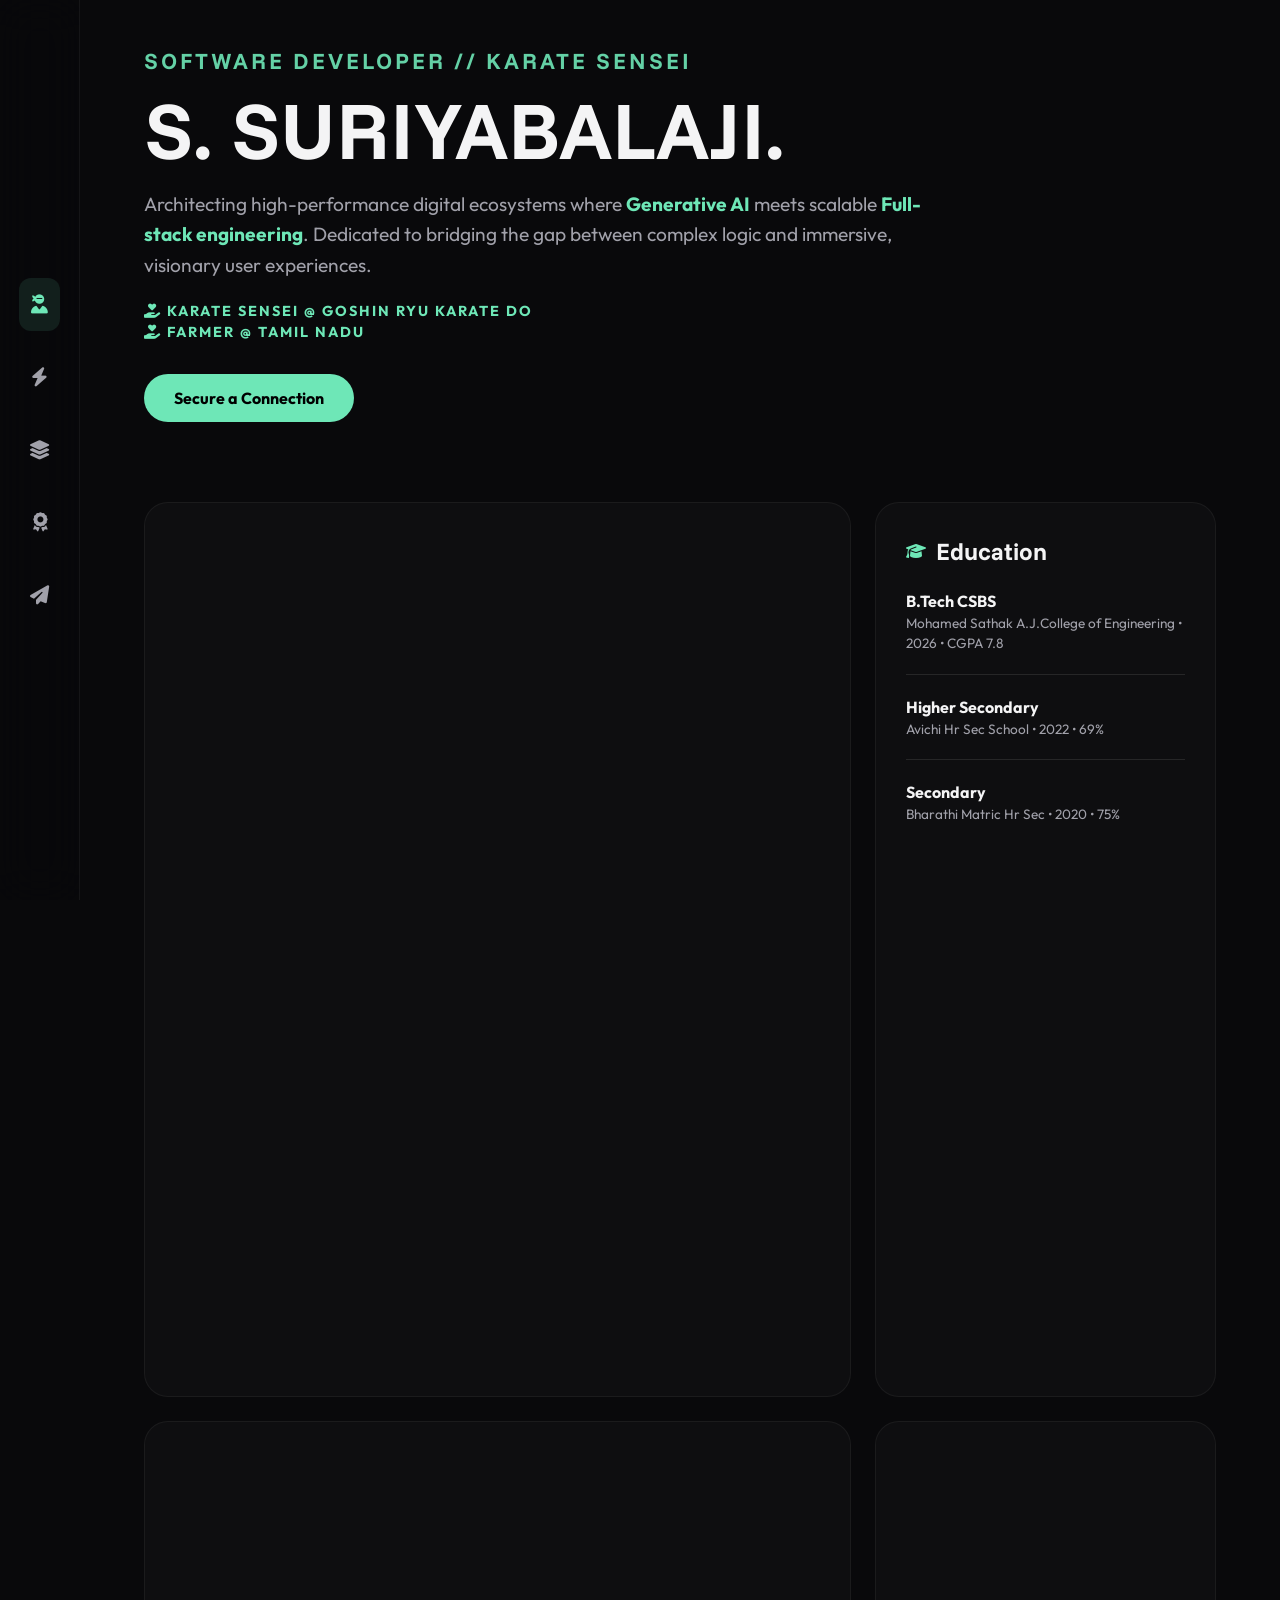
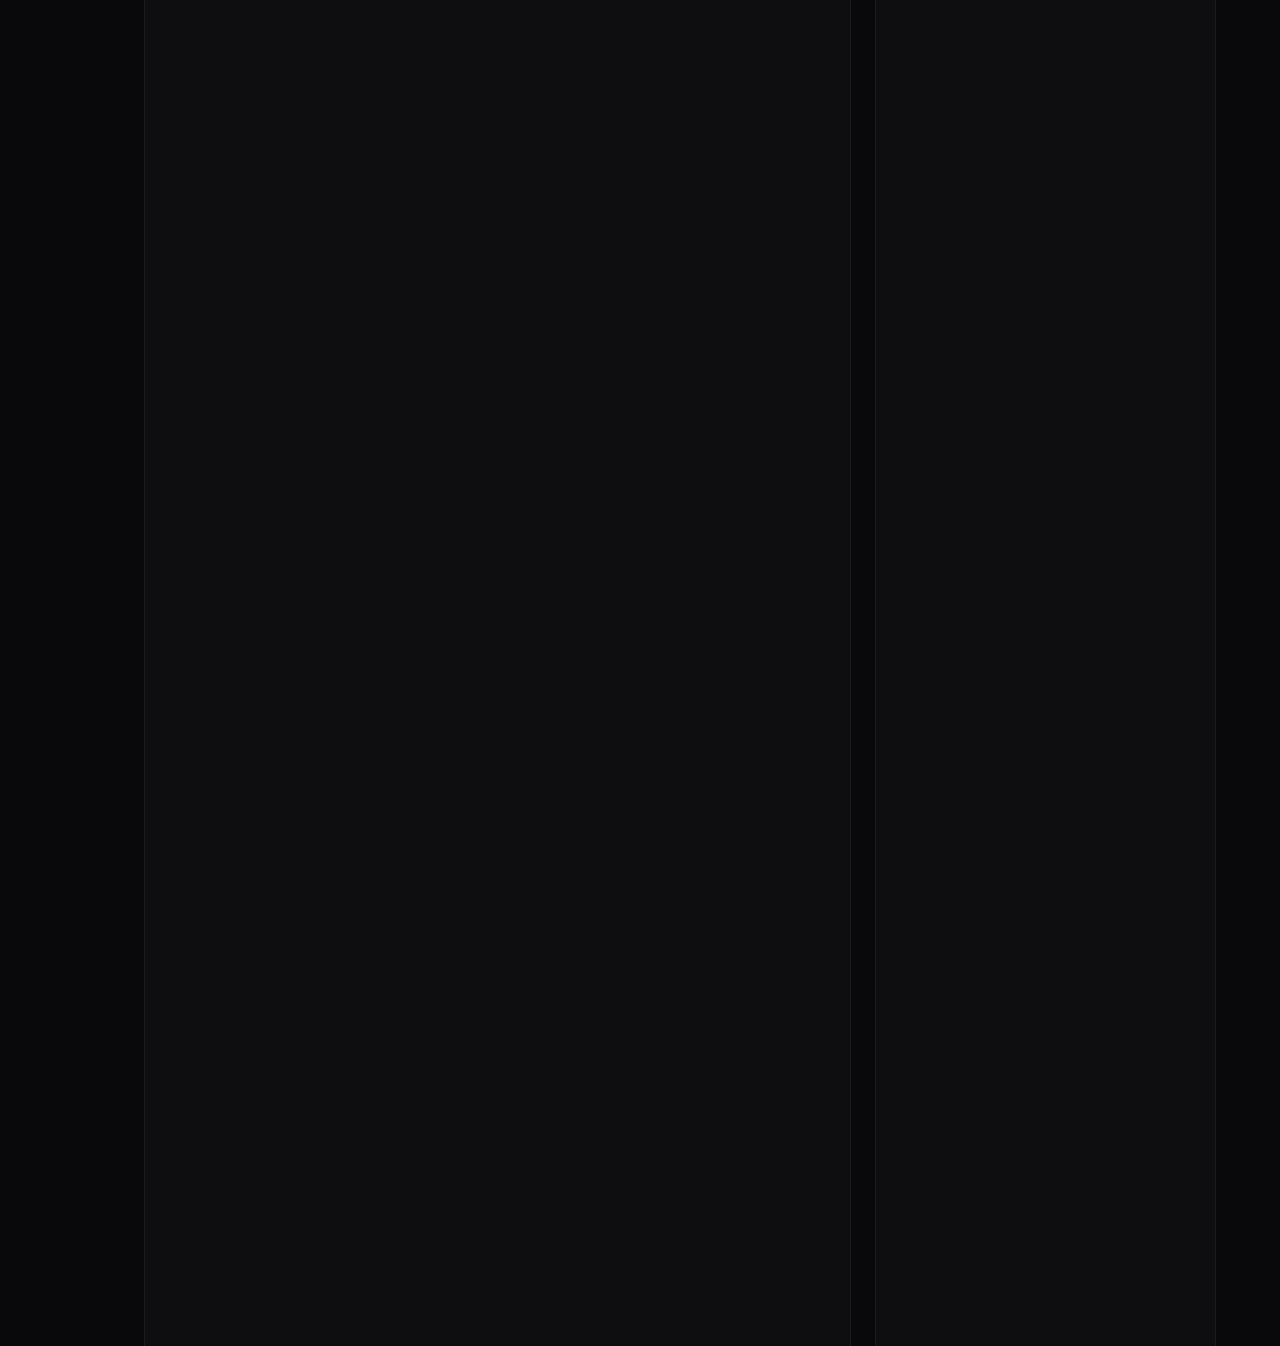
==== index.html @ 7ffc81aa "Optimize SEO, AEO, GEO, SXO" ====
<!doctype html>
<html lang="en">

<head>
  <meta charset="utf-8" />
  <meta name="viewport" content="width=device-width,initial-scale=1" />

  <!-- Performance Optimization: Preconnect to external domains -->
  <link rel="preconnect" href="https://fonts.googleapis.com">
  <link rel="preconnect" href="https://fonts.gstatic.com" crossorigin>
  <link rel="preconnect" href="https://cdnjs.cloudflare.com">

  <!-- SEO Primary Meta Tags -->
  <title>S. Suriyabalaji | Software Developer & Karate Sensei | Portfolio</title>
  <meta name="title" content="S. Suriyabalaji | Software Developer & Karate Sensei | Portfolio">
  <meta name="description"
    content="Portfolio of S. Suriyabalaji - A Software Developer & Karate Sensei specializing in Generative AI, Full-stack Engineering, and scalable digital ecosystems. Explore my projects: FinAIMT, Dojo System, and Weapon Detection.">
  <meta name="keywords"
    content="Suriyabalaji, S. Suriyabalaji, Software Developer Chennai, Full-stack Engineer, Generative AI Developer, Karate Sensei, FinAIMT, Dojo System, MERN Stack, Flutter Developer, Portfolio">
  <meta name="author" content="S. Suriyabalaji">
  <meta name="robots" content="index, follow">
  
  <!-- AEO, GEO & SXO Metadata Enhancements -->
  <meta name="theme-color" content="#0a0a0a">
  <link rel="canonical" href="https://suriyabalajiportfolio.netlify.app/">
  <meta name="creator" content="S. Suriyabalaji">
  <meta name="publisher" content="S. Suriyabalaji">
  <!-- Semantic keyword optimization for Answer Engines -->
  <meta name="subject" content="Generative AI, Full-stack Engineering, and MERN Stack Development">
  <!-- Open Graph / Facebook -->
  <meta property="og:type" content="website">
  <meta property="og:url" content="https://suriyabalajiportfolio.netlify.app/">
  <meta property="og:title" content="S. Suriyabalaji | Software Developer & Karate Sensei">
  <meta property="og:description"
    content="Architecting high-performance digital ecosystems where Generative AI meets scalable Full-stack engineering. Precision of a Martial Artist, vision of a Technologist.">
  <meta property="og:image" content="images/p1.png">

  <!-- Twitter -->
  <meta property="twitter:card" content="summary_large_image">
  <meta property="twitter:url" content="https://suriyabalajiportfolio.netlify.app/">
  <meta property="twitter:title" content="S. Suriyabalaji | Software Developer & Karate Sensei">
  <meta property="twitter:description"
    content="Architecting high-performance digital ecosystems where Generative AI meets scalable Full-stack engineering. Explore my projects and certifications.">
  <meta property="twitter:image" content="images/p1.png">

  <!-- JSON-LD Structured Data (AIO, AEO & SEO Optimized) -->
  <script type="application/ld+json">
  {
    "@context": "https://schema.org",
    "@graph": [
      {
        "@type": "ProfilePage",
        "@id": "https://suriyabalajiportfolio.netlify.app/#webpage",
        "url": "https://suriyabalajiportfolio.netlify.app/",
        "name": "S. Suriyabalaji | Software Developer & Karate Sensei | Portfolio",
        "description": "Portfolio of S. Suriyabalaji - A Software Developer & Karate Sensei specializing in Generative AI, Full-stack Engineering, and scalable digital ecosystems.",
        "isPartOf": {
          "@type": "WebSite",
          "@id": "https://suriyabalajiportfolio.netlify.app/#website",
          "url": "https://suriyabalajiportfolio.netlify.app/",
          "name": "Suriyabalaji Portfolio"
        },
        "about": {
          "@id": "https://suriyabalajiportfolio.netlify.app/#person"
        }
      },
      {
        "@type": "Person",
        "@id": "https://suriyabalajiportfolio.netlify.app/#person",
        "name": "S. Suriyabalaji",
        "url": "https://suriyabalajiportfolio.netlify.app/",
        "jobTitle": "Software Developer & Karate Sensei",
        "email": "suriyabalaji373@gmail.com",
        "telephone": "+91-9962434596",
        "alumniOf": {
          "@type": "CollegeOrUniversity",
          "name": "Mohamed Sathak A.J.College of Engineering"
        },
        "sameAs": [
          "https://github.com/suriyabalaji-007",
          "https://linkedin.com/in/s-suriyabalaji",
          "https://instagram.com/sensei_suriyabalaji"
        ],
        "description": "Software Developer specializing in MERN stack, Flutter, and Generative AI. Also a professional Karate Instructor at Goshin Ryu Karate Do.",
        "knowsAbout": ["Java", "Python", "JavaScript", "React.js", "Node.js", "Next.js", "Flutter", "Generative AI", "AWS", "MySQL"]
      },
      {
        "@type": "FAQPage",
        "mainEntity": [
          {
            "@type": "Question",
            "name": "Who is S. Suriyabalaji?",
            "acceptedAnswer": {
              "@type": "Answer",
              "text": "S. Suriyabalaji is a Software Developer specializing in Generative AI, MERN stack, Next.js, and Flutter. He builds scalable digital ecosystems and is also a Karate Sensei at Goshin Ryu Karate Do."
            }
          },
          {
            "@type": "Question",
            "name": "What are S. Suriyabalaji's technical skills?",
            "acceptedAnswer": {
              "@type": "Answer",
              "text": "His technical expertise includes Java, Python, JavaScript, React.js, Next.js, Node.js, Express, MySQL, AWS, Flutter, and Generative AI."
            }
          },
          {
            "@type": "Question",
            "name": "How to contact S. Suriyabalaji for work or collaboration?",
            "acceptedAnswer": {
              "@type": "Answer",
              "text": "You can contact him via email at suriyabalaji373@gmail.com or reach out via WhatsApp at +91-9962434596."
            }
          }
        ]
      }
    ]
  }
  </script>

  <!-- Google Fonts: Funnel Sans (Trendy) & Outfit -->
  <link
    href="https://fonts.googleapis.com/css2?family=Outfit:wght@300;400;600;700&family=Funnel+Sans:wght@300;700&display=swap"
    rel="stylesheet">
  <link rel="stylesheet" href="https://cdnjs.cloudflare.com/ajax/libs/font-awesome/6.4.0/css/all.min.css">

  <link rel="stylesheet" href="style.css">
</head>

<body>
  <a href="#main-content" class="skip-link">Skip to main content</a>

  <div class="layout">
    <nav class="sidenav" aria-label="Main Navigation">
      <a href="#about" class="active" data-label="Explorer" aria-label="About Me Section"><i class="fas fa-user-ninja" aria-hidden="true"></i></a>
      <a href="#skills" data-label="Abilities" aria-label="Technical Skills Section"><i class="fas fa-bolt" aria-hidden="true"></i></a>
      <a href="#projects" data-label="Archive" aria-label="Featured Projects Section"><i class="fas fa-layer-group" aria-hidden="true"></i></a>
      <a href="#certs" data-label="Achievements" aria-label="Certifications Section"><i class="fas fa-award" aria-hidden="true"></i></a>
      <a href="#contact" data-label="Uplink" aria-label="Contact Information Section"><i class="fas fa-paper-plane" aria-hidden="true"></i></a>
    </nav>

    <main id="main-content">
      <section id="about" class="hero">
        <span class="hero-subtitle">SOFTWARE DEVELOPER // KARATE SENSEI</span>
        <h1>S. SURIYABALAJI.</h1>
        <p class="hero-desc">Architecting high-performance digital ecosystems where <strong style="color: var(--accent);">Generative AI</strong> meets scalable <strong style="color: var(--accent);">Full-stack engineering</strong>. Dedicated to bridging the gap between complex logic and immersive, visionary user experiences.</p>
        <div class="hero-roles">
        <i class="fas fa-hand-holding-heart"></i> KARATE SENSEI @ GOSHIN RYU KARATE DO <br>         
        <i class="fas fa-hand-holding-heart"></i> FARMER @ TAMIL NADU
        </div>
        <div class="hero-cta-wrap">
          <a href="mailto:suriyabalaji373@gmail.com" class="hero-cta">Secure a Connection</a>
        </div>
      </section>

      <div class="bento">
        <!-- SKILLS CARD -->
        <div class="card col-2" id="skills">
          <h2><i class="fas fa-microchip"></i> Technical Capabilities</h2>
          <div class="skills-grid">
            <div>
              <h3 class="skills-category">Languages</h3>
              <div class="chips"><span>Java</span><span>Python</span><span>JavaScript</span></div>
            </div>
            <div>
              <h3 class="skills-category">Frontend</h3>
              <div class="chips"><span>React.js</span><span>Next.js</span><span>HTML/CSS</span></div>
            </div>
            <div>
              <h3 class="skills-category">Backend</h3>
              <div class="chips"><span>Node.js</span><span>Express</span><span>MySQL</span><span>AWS</span></div>
            </div>
            <div>
              <h3 class="skills-category">Tools</h3>
              <div class="chips"><span>Git & GitHub</span><span>Flutter</span><span>Android
                  Studio</span><span>Antigravity</span></div>
            </div>
          </div>
        </div>

        <!-- EDUCATION CARD -->
        <div class="card" id="education">
          <h2><i class="fas fa-graduation-cap"></i> Education</h2>
          <ul class="edu-list">
            <li>
              <strong>B.Tech CSBS</strong>
              <div class="edu-meta">Mohamed Sathak A.J.College of Engineering • 2026 •
                CGPA 7.8</div>
            </li>
            <hr class="edu-divider">
            <li>
              <strong>Higher Secondary</strong>
              <div class="edu-meta">Avichi Hr Sec School • 2022 • 69%</div>
            </li>
            <hr class="edu-divider">
            <li>
              <strong>Secondary</strong>
              <div class="edu-meta">Bharathi Matric Hr Sec • 2020 • 75%</div>
            </li>
          </ul>
        </div>

        <!-- PROJECTS CARD -->
        <div class="card col-2" id="projects">
          <h2><i class="fas fa-rocket"></i> Featured Projects</h2>
          <div class="proj-grid">
            <div class="proj-item" onclick="openProject({
              title: 'FinAIMT App',
              period: 'Jan 2026 - Present',
              desc: 'I developed this comprehensive cross-platform financial ecosystem using Flutter and Node.js. It features precision-engineered UPI payment workflows, real-time transaction tracking, and high-security authentication to streamline digital investments. (Includes both Web & Mobile versions)',
              images: ['images/p1.png', 'images/p2.png', 'images/p3.png', 'images/p4.png', 'images/p5.png', 'images/p6.png', 'images/p7.png', 'images/p8.png', 'images/p9.png'],
              tech: ['Flutter', 'Node.js', 'Clean Architecture', 'UPI SDK'],
              live: '#',
              liveLabel: 'App Demo Video',
              github: 'https://github.com/suriyabalaji-007/FinAIMT'
            })">
              <img src="images/p1.png" alt="P1" loading="lazy" decoding="async">
              <div class="proj-overlay">
                <div>FinAIMT App</div>
              </div>
            </div>
            <div class="proj-item" onclick="openProject({
              title: 'Dojo System',
              period: 'Mar 2026 - Present',
              desc: 'I architected this full-scale management platform for Goshin Ryu Karate Do. Leveraging the MERN stack, I implemented student progression systems, automated event registration, and instructor dashboards to modernize traditional dojo management.',
              images: ['images/k1.png','images/k2.png','images/k3.png','images/k4.png', 'images/k5.png', 'images/k6.png', 'images/k7.png', 'images/k8.png', 'images/k9.png', 'images/k10.png', 'images/k11.png', 'images/k12.png'],
              tech: ['React', 'Express', 'MongoDB', 'Node.js'],
              live: '#',
              liveLabel: 'Visit Dojo',
              github: 'https://github.com/suriyabalaji-007/Goshin-Ryu-KarateDo'
            })">
              <img src="images/k1.png" alt="P3" loading="lazy" decoding="async">
              <div class="proj-overlay">
                <div>Dojo System</div>
              </div>
            </div>
            <div class="proj-item" onclick="openProject({
              title: 'Weapon Detection & Threat Analysis',
              period: 'Jan 2026 - Apr 2026',
              desc: 'I engineered this high-precision security application to detect weapons and analyze threats in real-time. My focus was on optimizing computer vision models for rapid response in high-stakes public safety environments.',
              images: ['images/w1.png', 'images/w2.png', 'images/w3.png', 'images/w4.png'],
              tech: ['Python', 'Computer Vision', 'Deep Learning'],
              live: 'https://weapondetectionandbehaviouranalysis.netlify.app/',
              liveLabel: 'Weapon Detection',
              github: 'https://github.com/suriyabalaji-007/Weapon_Detection'
            })">
              <img src="images/w1.png" alt="P4" loading="lazy" decoding="async">
              <div class="proj-overlay">
                <div>Weapon Detection & Threat Analysis</div>
              </div>
            </div>
            <div class="proj-item" onclick="openProject({
              title: 'Portfolio Ecosystem (V1)',
              period: 'April 2026',
              desc: 'A premium, high-fidelity portfolio ecosystem designed to showcase my journey. Features glassmorphism effects, dynamic grid packing, and immersive media showcases across multiple iterations.',
              images: ['images/p21.png', 'images/p22.png', 'images/p23.png', 'images/p24.png'],
              tech: ['HTML5', 'Vanilla CSS', 'JavaScript', 'Bento Grid'],
              live: 'https://suriyabalaji-portfolio-v1.netlify.app/',
              liveLabel: 'View Site',
              github: 'https://github.com/suriyabalaji-007/portfolio_v2'
            })">
              <img src="images/p21.png" alt="P2" loading="lazy" decoding="async">
              <div class="proj-overlay">
                <div>Portfolio Ecosystem</div>
              </div>
            </div>
            <div class="proj-item" onclick="openProject({
              title: 'Portfolio_SSTamilan (V1)',
              period: 'Nov 2025',
              desc: 'A premium, high-fidelity portfolio ecosystem designed to showcase my journey. Features glassmorphism effects, dynamic grid packing, and immersive media showcases across multiple iterations.',
              images: ['images/project2.png'],
              tech: ['HTML5', 'Vanilla CSS', 'JavaScript', 'Bento Grid'],
              live: 'https://suriyabalajiportfolio.netlify.app/',
              liveLabel: 'View Site',
              github: 'https://github.com/suriyabalaji-007/portfolio_sstamilan'
            })">
              <img src="images/project2.png" alt="P2" loading="lazy" decoding="async">
              <div class="proj-overlay">
                <div>Portfolio SS-Tamilan</div>
              </div>
            </div>

            
            
          </div>
        </div>

        <!-- EXPERIENCE CARD -->
        <div class="card" id="experience">
          <h2><i class="fas fa-briefcase"></i> Experience Timeline</h2>
          <div class="timeline">
            <div class="timeline-item">
              <div class="timeline-content">
                <span class="tm-title">MERN FullStack Intern</span>
                <span class="tm-org">EduSkills Foundation • 2026</span>
                <p class="tm-desc">Architecting scalable web solutions and mastering full-stack deployment workflows.</p>
              </div>
            </div>
            <div class="timeline-item">
              <div class="timeline-content">
                <span class="tm-title">Gen-AI Developer Intern</span>
                <span class="tm-org">IAHV (India) • 2025</span>
                <p class="tm-desc">Engineering intelligent AI agents and optimizing LLM performance for social impact.</p>
              </div>
            </div>
            <div class="timeline-item">
              <div class="timeline-content">
                <span class="tm-title">Software Developer Intern</span>
                <span class="tm-org">Semantic Soft • 2025</span>
                <p class="tm-desc">High-fidelity feature development and cross-platform system optimization.</p>
              </div>
            </div>
            <div class="timeline-item">
              <div class="timeline-content">
                <span class="tm-title">Karate Instructor (Sensei)</span>
                <span class="tm-org">Goshin Ryu Karate Do • 2023–Present</span>
                <p class="tm-desc">Mentoring martial artists with precision, discipline, and a focus on mastery.</p>
              </div>
            </div>
          </div>
        </div>

        <!-- CERTIFICATES CARD (FULL LIST RESTORED) -->
        <div class="card col-3" id="certs">
          <h2><i class="fas fa-award"></i> The Certification Hub</h2>
          <div class="cert-list">
            <div class="cert-item"
              onclick="openModal('images/cert1.png', 'IIT Madras Shaastra AIML Challenge — Winner')">
              <img src="images/cert1.png" alt="C1" loading="lazy" decoding="async">
              <div class="cert-overlay">
                <div class="cert-info">
                  <h4>IIT Madras Techathon</h4>
                  <p>AIML Challenge Winner</p>
                </div>
                <div class="cert-view-label">View </div>
              </div>
            </div>
            <div class="cert-item" onclick="openModal('images/cert2.png', 'Artificial Intelligence Certification')">
              <img src="images/cert2.png" alt="C2" loading="lazy" decoding="async">
              <div class="cert-overlay">
                <div class="cert-info">
                  <h4>AI Certification</h4>
                  <p>Advanced Fundamentals</p>
                </div>
                <div class="cert-view-label">View </div>
              </div>
            </div>
            <div class="cert-item" onclick="openModal('images/cert3.png', 'Business Intelligence — IBM')">
              <img src="images/cert3.png" alt="C3" loading="lazy" decoding="async">
              <div class="cert-overlay">
                <div class="cert-info">
                  <h4>Business Intelligence</h4>
                  <p>IBM Data Insights</p>
                </div>
                <div class="cert-view-label">View </div>
              </div>
            </div>
            <div class="cert-item" onclick="openModal('images/cert4.png', 'JavaScript — Spoken Tutorial IITB')">
              <img src="images/cert4.png" alt="C4" loading="lazy" decoding="async">
              <div class="cert-overlay">
                <div class="cert-info">
                  <h4>JavaScript</h4>
                  <p>IIT Bombay Training</p>
                </div>
                <div class="cert-view-label">View </div>
              </div>
            </div>
            <div class="cert-item" onclick="openModal('images/cert5.png', 'Python — Spoken Tutorial IITB')">
              <img src="images/cert5.png" alt="C5" loading="lazy" decoding="async">
              <div class="cert-overlay">
                <div class="cert-info">
                  <h4>Python</h4>
                  <p>Core Development</p>
                </div>
                <div class="cert-view-label">View </div>
              </div>
            </div>
            <div class="cert-item" onclick="openModal('images/cert6.png', 'BootStrap Training — IITB')">
              <img src="images/cert6.png" alt="C6" loading="lazy" decoding="async">
              <div class="cert-overlay">
                <div class="cert-info">
                  <h4>BootStrap</h4>
                  <p>Responsive UI</p>
                </div>
                <div class="cert-view-label">View </div>
              </div>
            </div>
            <div class="cert-item" onclick="openModal('images/cert7.png', 'Blockchain Foundation — KBA')">
              <img src="images/cert7.png" alt="C7" loading="lazy" decoding="async">
              <div class="cert-overlay">
                <div class="cert-info">
                  <h4>Blockchain</h4>
                  <p>Foundation & Ledger</p>
                </div>
                <div class="cert-view-label">View </div>
              </div>
            </div>
            <div class="cert-item" onclick="openModal('images/cert8.png', 'Php and MySql — IITB')">
              <img src="images/cert8.png" alt="C8" loading="lazy" decoding="async">
              <div class="cert-overlay">
                <div class="cert-info">
                  <h4>Php and MySql</h4>
                  <p>Server-side Engineering</p>
                </div>
                <div class="cert-view-label">View </div>
              </div>
            </div>
            <div class="cert-item" onclick="openModal('images/cert9.png', 'Git Training — Simplilearn')">
              <img src="images/cert9.png" alt="C9" loading="lazy" decoding="async">
              <div class="cert-overlay">
                <div class="cert-info">
                  <h4>Git Training</h4>
                  <p>Version Control</p>
                </div>
                <div class="cert-view-label">View </div>
              </div>
            </div>
            <div class="cert-item" onclick="openModal('images/cert10.png', 'GitHub Copilot Fundamentals')">
              <img src="images/cert10.png" alt="C10" loading="lazy" decoding="async">
              <div class="cert-overlay">
                <div class="cert-info">
                  <h4>GitHub Copilot</h4>
                  <p>AI-Assisted Coding</p>
                </div>
                <div class="cert-view-label">View </div>
              </div>
            </div>
            <div class="cert-item" onclick="openModal('images/cert11.JPEG', 'Technoxian World Cup 2024')">
              <img src="images/cert11.JPEG" alt="C11" loading="lazy" decoding="async">
              <div class="cert-overlay">
                <div class="cert-info">
                  <h4>Technoxian Cup</h4>
                  <p>World Robotics 2024</p>
                </div>
                <div class="cert-view-label">View </div>
              </div>
            </div>
            <div class="cert-item" onclick="openModal('images/cert12.JPEG', 'SHODAN (Black Belt) - Karate')">
              <img src="images/cert12.JPEG" alt="C12" loading="lazy" decoding="async">
              <div class="cert-overlay">
                <div class="cert-info">
                  <h4>Black Belt</h4>
                  <p>Martial Arts Mastery</p>
                </div>
                <div class="cert-view-label">View </div>
              </div>
            </div>
            <div class="cert-item" onclick="openModal('images/cert13.jpeg', 'Internship — Semantic Soft Solutions')">
              <img src="images/cert13.jpeg" alt="C13" loading="lazy" decoding="async">
              <div class="cert-overlay">
                <div class="cert-info">
                  <h4>Internship</h4>
                  <p>Desktop & Python Dev</p>
                </div>
                <div class="cert-view-label">View </div>
              </div>
            </div>
            <div class="cert-item" onclick="openModal('images/cert14.jpeg', 'Internship — Semantic Soft Solutions')">
              <img src="images/cert14.jpeg" alt="C14" loading="lazy" decoding="async">
              <div class="cert-overlay">
                <div class="cert-info">
                  <h4>Internship</h4>
                  <p>Backend Engineering</p>
                </div>
                <div class="cert-view-label">View </div>
              </div>
            </div>
            <div class="cert-item" onclick="openModal('images/cert15.PNG', 'MERN FullStack Virtual Internship')">
              <img src="images/cert15.PNG" alt="C15" loading="lazy" decoding="async">
              <div class="cert-overlay">
                <div class="cert-info">
                  <h4>MERN Internship</h4>
                  <p>Full-stack Web Dev</p>
                </div>
                <div class="cert-view-label">View </div>
              </div>
            </div>
          </div>
        </div>

        <!-- CONTACT & SOCIALS CARD -->
        <div class="card col-3" id="contact" style="align-items: center; text-align: center;">
          <h2><i class="fas fa-link"></i> Uplink</h2>
          <div class="contact-links">
            <a href="tel:+919962434596" class="contact-item" aria-label="Call +91 99624 34596"><i class="fas fa-phone"></i> +91 99624 34596</a>
            <a href="mailto:suriyabalaji373@gmail.com" class="contact-item" aria-label="Send an Email"><i class="fas fa-envelope"></i> Email Me</a>
            <a href="https://github.com/suriyabalaji-007" target="_blank" rel="noopener noreferrer" class="contact-social" aria-label="GitHub Profile"><i class="fab fa-github"></i></a>
            <a href="https://linkedin.com/in/s-suriyabalaji" target="_blank" rel="noopener noreferrer" class="contact-social" aria-label="LinkedIn Profile"><i class="fab fa-linkedin"></i></a>
            <a href="https://wa.me/9962434596" target="_blank" rel="noopener noreferrer" class="contact-social" aria-label="WhatsApp Contact"><i class="fab fa-whatsapp"></i></a>
            <a href="https://instagram.com/sensei_suriyabalaji" target="_blank" rel="noopener noreferrer" class="contact-social" aria-label="Instagram Profile"><i class="fab fa-instagram"></i></a>
            <a href="RESUME.pdf" target="_blank" class="contact-btn" aria-label="View Resume PDF">View Resume</a>
          </div>
        </div>

      </div>

      <footer>
        © <span id="current-year"></span> S. Suriyabalaji. Engineered for high performance and visual excellence.
      </footer>
    </main>
  </div>

  <!-- MEDIA MODAL -->
  <div id="mediaModal" class="modal">
    <div class="modal-shell">
      <span class="close-btn" id="modalClose">&times;</span>

      <div class="modal-left">
        <img id="modalImg" class="modal-img" src="">
        <div id="certCap" class="cert-floating-cap">Certificate Details</div>
        <div class="modal-controls">
          <button class="modal-arrow" id="prevBtn"><i class="fas fa-chevron-left"></i></button>
          <button class="modal-arrow" id="nextBtn"><i class="fas fa-chevron-right"></i></button>
        </div>
      </div>

      <div class="modal-right">
        <div class="modal-details">
          <h2 id="pTitle">Project Title</h2>
          <p id="pPeriod" style="font-size: 0.9em; color: var(--accent); margin-bottom: 15px; font-weight: 600; display: none;"><i class="fas fa-calendar-alt"></i> <span id="pPeriodText"></span></p>
          <p id="pDesc">Project description goes here...</p>
          <div id="pTech" class="chips" style="margin-bottom: 30px;">
            <!-- Tech chips go here -->
          </div>
        </div>

        <div class="modal-links">
          <a href="#" id="liveLink" target="_blank" class="modal-btn primary">Live Demo</a>
          <a href="#" id="gitLink" target="_blank" class="modal-btn secondary"><i class="fab fa-github"></i> GitHub</a>
        </div>
      </div>
    </div>
  </div>

  <script src="script.js"></script>
</body>

</html>
---- style.css ----
:root {
  --bg: #09090b;
  --card: rgba(24, 24, 27, 0.4);
  --accent: #6ee7b7;
  --accent-dim: rgba(110, 231, 183, 0.1);
  --text: #f4f4f5;
  --muted: #a1a1aa;
  --glass-border: rgba(255, 255, 255, 0.05);
}

* { box-sizing: border-box; margin: 0; padding: 0; }

html {
  scroll-behavior: smooth;
  font-family: 'Outfit', sans-serif;
  font-display: swap;
}

body {
  background-color: var(--bg);
  color: var(--text);
  overflow-x: hidden;
  line-height: 1.5;
  text-rendering: optimizeLegibility;
  -webkit-font-smoothing: antialiased;
}

/* Accessibility: Skip to Main content (SXO) */
.skip-link {
  position: absolute;
  top: -40px;
  left: 0;
  background: var(--accent);
  color: #000;
  padding: 8px;
  z-index: 9999;
  font-weight: 700;
  transition: top 0.3s;
  text-decoration: none;
  border-radius: 0 0 8px 0;
}
.skip-link:focus {
  top: 0;
}

/* Performance: Rendering optimization */
#skills, #projects, #certs, #experience {
  content-visibility: auto;
  contain-intrinsic-size: 1px 500px;
}

/* Noise texture overlay */
body::before {
  content: "";
  position: fixed;
  inset: 0;
  background-image: url('https://grainy-gradients.vercel.app/noise.svg');
  opacity: 0.15;
  pointer-events: none;
  z-index: 1000;
}

.layout { display: flex; min-height: 100vh; }

/* Side Nav */
.sidenav {
  width: 80px;
  height: 100vh;
  position: fixed;
  left: 0; top: 0;
  background: rgba(9, 9, 11, 0.4);
  backdrop-filter: blur(20px);
  border-right: 1px solid var(--glass-border);
  display: flex;
  flex-direction: column;
  align-items: center;
  justify-content: center;
  gap: 20px;
  z-index: 1001;
}

.sidenav a {
  color: var(--muted);
  font-size: 1.2rem;
  transition: 0.3s;
  padding: 12px;
  border-radius: 12px;
  position: relative;
  text-decoration: none;
}

.sidenav a:hover, .sidenav a.active {
  color: var(--accent);
  background: var(--accent-dim);
}

.sidenav a::after {
  content: attr(data-label);
  position: absolute;
  left: 110%; top: 50%;
  transform: translateY(-50%);
  background: var(--accent);
  color: #000;
  padding: 4px 10px;
  border-radius: 6px;
  font-size: 0.7rem;
  font-weight: 700;
  white-space: nowrap;
  opacity: 0;
  pointer-events: none;
  transition: 0.2s;
}

.sidenav a:hover::after { opacity: 1; left: 120%; }

main {
  flex: 1;
  margin-left: 80px;
  padding: 5vh 5vw;
  width: calc(100% - 80px);
  max-width: 1440px;
  margin-right: auto;
}

/* Hero */
.hero { margin-bottom: 80px; width: 100%; }

.hero span {
  color: var(--accent);
  font-weight: 700;
  letter-spacing: 3px;
  text-transform: uppercase;
  font-size: 1.4rem;
  display: block;
  margin-bottom: 5px;
  opacity: 0.9;
}

.hero h1 {
  font-family: 'Funnel Sans', sans-serif;
  font-size: clamp(3rem, 10vw, 5rem);
  line-height: 1;
  margin: 10px 0;
}

.hero p { color: var(--muted); font-size: 1.2rem; margin-top: 20px; }

/* Bento Grid */
.bento {
  display: grid;
  grid-template-columns: repeat(3, 1fr);
  gap: 24px;
  margin-bottom: 80px;
  grid-auto-flow: dense;
}

.card {
  background: var(--card);
  border: 1px solid var(--glass-border);
  border-radius: 24px;
  padding: 30px;
  transition: all 0.4s cubic-bezier(0.175, 0.885, 0.32, 1.275);
  position: relative;
  overflow: hidden;
  display: flex;
  flex-direction: column;
  height: 100%;
}

.card:hover {
  transform: translateY(-5px);
  border-color: var(--accent);
  box-shadow: 0 10px 30px rgba(0, 0, 0, 0.5);
}

.card h2 {
  font-family: 'Funnel Sans', sans-serif;
  margin-bottom: 20px;
  font-size: 1.5rem;
  display: flex;
  align-items: center;
  gap: 10px;
}

.card h2 i { color: var(--accent); font-size: 1rem; }

.col-2 { grid-column: span 2; }
.col-3 { grid-column: span 3; }
.row-2 { grid-row: span 2; }

/* Projects Grid */
.proj-grid { display: flex; flex-wrap: wrap; gap: 16px; }

.proj-item {
  flex: 1 1 280px;
  height: 200px;
  border-radius: 20px;
  overflow: hidden;
  background: #000;
  position: relative;
  cursor: pointer;
  transition: all 0.5s cubic-bezier(0.23, 1, 0.32, 1);
  border: 1px solid var(--glass-border);
}

.proj-item img {
  width: 100%; height: 100%;
  object-fit: cover;
  opacity: 0.85;
  transition: 0.8s cubic-bezier(0.23, 1, 0.32, 1);
}

.proj-item:hover img { opacity: 1; transform: scale(1.1); }

.proj-overlay {
  position: absolute;
  bottom: 0; left: 0;
  width: 100%;
  padding: 20px;
  background: linear-gradient(to top, rgba(0,0,0,0.95), transparent);
  pointer-events: none;
  transform: translateY(10px);
  transition: 0.4s;
}

.proj-item:hover .proj-overlay { transform: translateY(0); }

.proj-overlay div {
  font-size: 0.9rem;
  font-weight: 700;
  color: #fff;
  text-shadow: 0 2px 4px rgba(0,0,0,0.5);
}

/* Cert List */
.cert-list { display: flex; flex-wrap: wrap; gap: 12px; }

.cert-item {
  position: relative;
  flex: 1 1 240px;
  height: 180px;
  overflow: hidden;
  cursor: pointer;
  border: 1px solid var(--glass-border);
  border-radius: 12px;
  transition: all 0.4s cubic-bezier(0.23, 1, 0.32, 1);
}

.cert-item img {
  width: 100%; height: 100%;
  object-fit: cover;
  transition: 0.6s cubic-bezier(0.23, 1, 0.32, 1);
}

.cert-overlay {
  position: absolute;
  inset: 0;
  background: linear-gradient(to top, rgba(0,0,0,0.9), rgba(0,0,0,0.4));
  display: flex;
  flex-direction: column;
  align-items: center;
  justify-content: flex-end;
  opacity: 0;
  transition: 0.4s;
  padding: 20px;
  text-align: center;
  backdrop-filter: blur(2px);
}

.cert-item:hover {
  transform: translateY(-5px) scale(1.02);
  border-color: var(--accent);
  box-shadow: 0 10px 25px rgba(0,0,0,0.4), 0 0 15px rgba(110,231,183,0.1);
  z-index: 10;
}

.cert-item:hover .cert-overlay { opacity: 1; }
.cert-item:hover img { transform: scale(1.05); filter: brightness(0.7); }

.cert-info h4 {
  font-size: 0.95rem; color: #fff;
  margin-bottom: 4px; font-weight: 700;
  text-shadow: 0 2px 4px rgba(0,0,0,0.5);
}

.cert-info p { font-size: 0.8rem; color: var(--accent); margin-bottom: 12px; font-weight: 500; }

.cert-view-label {
  padding: 6px 16px;
  background: var(--accent);
  color: #000;
  font-size: 0.75rem;
  font-weight: 800;
  text-transform: uppercase;
  border-radius: 6px;
  letter-spacing: 1px;
  box-shadow: 0 4px 10px rgba(110,231,183,0.3);
}

/* Chips */
.chips { display: flex; flex-wrap: wrap; gap: 8px; }

.chips span {
  background: rgba(255,255,255,0.05);
  padding: 5px 12px;
  border-radius: 30px;
  font-size: 0.8rem;
  border: 1px solid var(--glass-border);
}

/* Modal */
.modal {
  display: none;
  position: fixed;
  z-index: 2000;
  inset: 0;
  background: rgba(0,0,0,0.95);
  backdrop-filter: blur(15px);
  padding: 20px;
  justify-content: center;
  align-items: center;
}

.modal.show { display: flex; }

.modal-shell {
  background: var(--bg);
  width: 95%;
  max-width: 1100px;
  height: 85vh;
  border-radius: 24px;
  border: 1px solid var(--accent);
  display: flex;
  overflow: hidden;
  position: relative;
  box-shadow: 0 0 60px rgba(110,231,183,0.15);
}

.modal-left {
  flex: 1.4;
  background: #000;
  position: relative;
  display: flex;
  align-items: center;
  justify-content: center;
  overflow: hidden;
}

.modal-right {
  flex: 1;
  padding: 40px;
  border-left: 1px solid var(--glass-border);
  display: flex;
  flex-direction: column;
  overflow-y: auto;
}

.modal-img { max-width: 100%; max-height: 100%; object-fit: contain; transition: 0.3s; }

.modal-controls {
  position: absolute;
  inset: 0;
  display: flex;
  justify-content: space-between;
  align-items: center;
  padding: 0 20px;
  pointer-events: none;
}

.modal-arrow {
  pointer-events: auto;
  width: 45px; height: 45px;
  background: rgba(255,255,255,0.1);
  border-radius: 50%;
  display: flex;
  align-items: center;
  justify-content: center;
  cursor: pointer;
  color: #fff;
  transition: 0.3s;
  border: none;
}

.modal-arrow:hover { background: var(--accent); color: #000; }

.modal-details h2 { font-size: 2rem; margin-bottom: 15px; color: var(--accent); }
.modal-details p { color: var(--muted); margin-bottom: 30px; font-size: 1rem; line-height: 1.6; }

.modal-links { display: flex; gap: 15px; margin-top: auto; }

.modal-btn {
  flex: 1;
  padding: 12px;
  border-radius: 12px;
  text-decoration: none;
  text-align: center;
  font-weight: 700;
  font-size: 0.9rem;
  transition: 0.3s;
}

.modal-btn.primary { background: var(--accent); color: #000; }
.modal-btn.secondary { border: 1px solid var(--glass-border); color: #fff; }
.modal-btn:hover { opacity: 0.8; transform: translateY(-3px); }

.modal-shell.cert-mode { max-width: 950px; height: auto; max-height: 90vh; }
.modal-shell.cert-mode .modal-right { display: none; }
.modal-shell.cert-mode .modal-left { flex: 1; height: auto; min-height: 400px; }
.modal-shell.cert-mode .modal-img { max-height: 85vh; padding: 10px; }

.cert-floating-cap {
  position: absolute;
  bottom: 30px; left: 50%;
  transform: translateX(-50%);
  background: rgba(0,0,0,0.85);
  backdrop-filter: blur(10px);
  padding: 12px 28px;
  border-radius: 50px;
  border: 1px solid var(--accent);
  color: var(--accent);
  font-weight: 600;
  font-size: 0.95rem;
  pointer-events: none;
  opacity: 1;
  transition: 0.3s;
  z-index: 20;
  box-shadow: 0 10px 30px rgba(0,0,0,0.5);
  white-space: nowrap;
}

.close-btn {
  position: absolute;
  top: 20px; right: 20px;
  color: #fff;
  font-size: 30px;
  cursor: pointer;
  z-index: 10;
  background: rgba(0,0,0,0.5);
  width: 45px; height: 45px;
  display: flex;
  align-items: center;
  justify-content: center;
  border-radius: 50%;
  border: 1px solid var(--glass-border);
}

.close-btn:hover { background: var(--accent); color: #000; }

/* Footer */
footer {
  padding: 40px 0;
  border-top: 1px solid var(--glass-border);
  text-align: center;
  color: var(--muted);
  font-size: 0.9rem;
}

/* Timeline */
.timeline { position: relative; padding-left: 20px; margin-top: 10px; }

.timeline::before {
  content: '';
  position: absolute;
  left: 0; top: 5px; bottom: 5px;
  width: 2px;
  background: linear-gradient(to bottom, var(--accent), transparent);
}

.timeline-item { position: relative; margin-bottom: 25px; }

.timeline-item::before {
  content: '';
  position: absolute;
  left: -24px; top: 6px;
  width: 10px; height: 10px;
  background: var(--bg);
  border: 2px solid var(--accent);
  border-radius: 50%;
  z-index: 1;
}

.timeline-item:hover::before { background: var(--accent); box-shadow: 0 0 10px var(--accent); }

.timeline-content {
  background: rgba(255,255,255,0.02);
  padding: 12px 16px;
  border-radius: 12px;
  border: 1px solid var(--glass-border);
  transition: 0.3s;
}

.timeline-item:hover .timeline-content {
  background: rgba(255,255,255,0.05);
  border-color: var(--accent);
  transform: translateX(5px);
}

.tm-title { display: block; font-weight: 700; color: var(--accent); font-size: 0.95rem; }
.tm-org { display: block; font-size: 0.8rem; color: var(--text); margin: 2px 0 5px; }
.tm-desc { font-size: 0.75rem; color: var(--muted); line-height: 1.4; }

/* Utility Classes */
.hero-subtitle { font-family: 'Funnel Sans', sans-serif; }
.hero-desc { max-width: 800px; line-height: 1.6; }
.hero-roles { margin-top: 20px; color: var(--accent); font-weight: 700; font-size: 0.9rem; letter-spacing: 2px; }
.hero-cta-wrap { margin-top: 30px; }
.hero-cta { background: var(--accent); color: #000; padding: 12px 30px; border-radius: 50px; text-decoration: none; font-weight: 700; transition: 0.3s; display: inline-block; }

.skills-grid { display: grid; grid-template-columns: repeat(auto-fit, minmax(140px, 1fr)); gap: 20px; }
.skills-category { font-size: 0.9rem; color: var(--accent); margin-bottom: 10px; }

.edu-list { list-style: none; display: flex; flex-direction: column; gap: 20px; }
.edu-meta { font-size: 0.85rem; color: var(--muted); }
.edu-divider { opacity: 0.1; margin: 0; border: none; border-top: 1px solid var(--text); }

.contact-links { display: flex; gap: 20px; align-items: center; justify-content: center; flex-wrap: wrap; margin-top: 10px; }
.contact-item { text-decoration: none; color: var(--text); font-size: 0.9rem; }
.contact-social { color: var(--accent); font-size: 1.5rem; }
.contact-btn { border: 1px solid var(--accent); color: var(--accent); padding: 8px 20px; border-radius: 8px; text-decoration: none; font-size: 0.85rem; margin-left: 10px; }

/* Responsive */
@media (max-width: 1200px) {
  .bento { grid-template-columns: repeat(2, 1fr); }
  .col-3 { grid-column: span 2; }
}

@media (max-width: 1024px) {
  .modal-shell { flex-direction: column; height: 95vh; }
  .modal-right { padding: 25px; }
}

@media (max-width: 900px) {
  main { margin-left: 0; width: 100%; padding: 4vh 4vw; }
  .sidenav { width: 100%; height: 60px; top: auto; bottom: 0; flex-direction: row; border-right: none; border-top: 1px solid var(--glass-border); padding-top: 5px; }
  .sidenav a::after { display: none; }
  .bento { grid-template-columns: 1fr; gap: 20px; }
  .col-2, .col-3 { grid-column: span 1; }
  .hero h1 { font-size: 3.5rem; }
  #skills > div { grid-template-columns: 1fr !important; }
}

@media (max-width: 480px) {
  .hero h1 { font-size: 2.5rem; }
  .card { padding: 20px; }
  .proj-grid { flex-direction: column; }
}
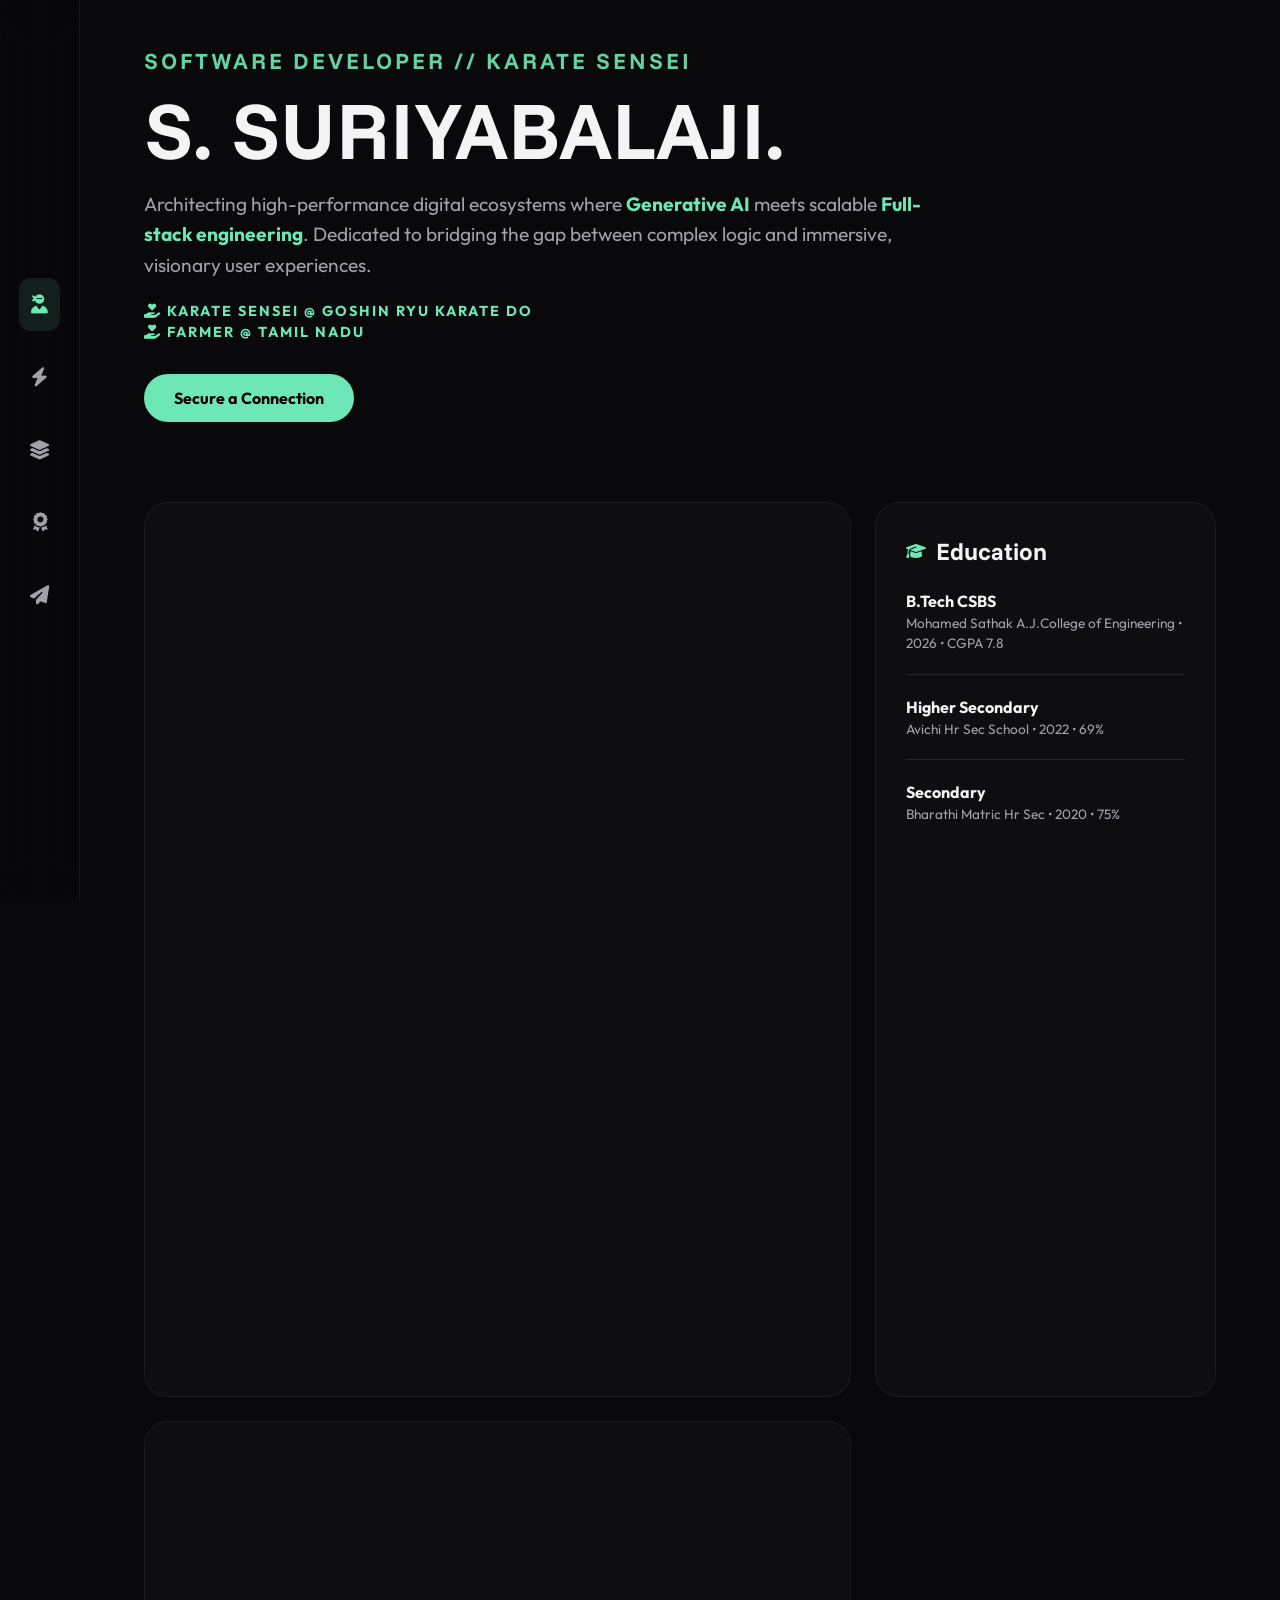
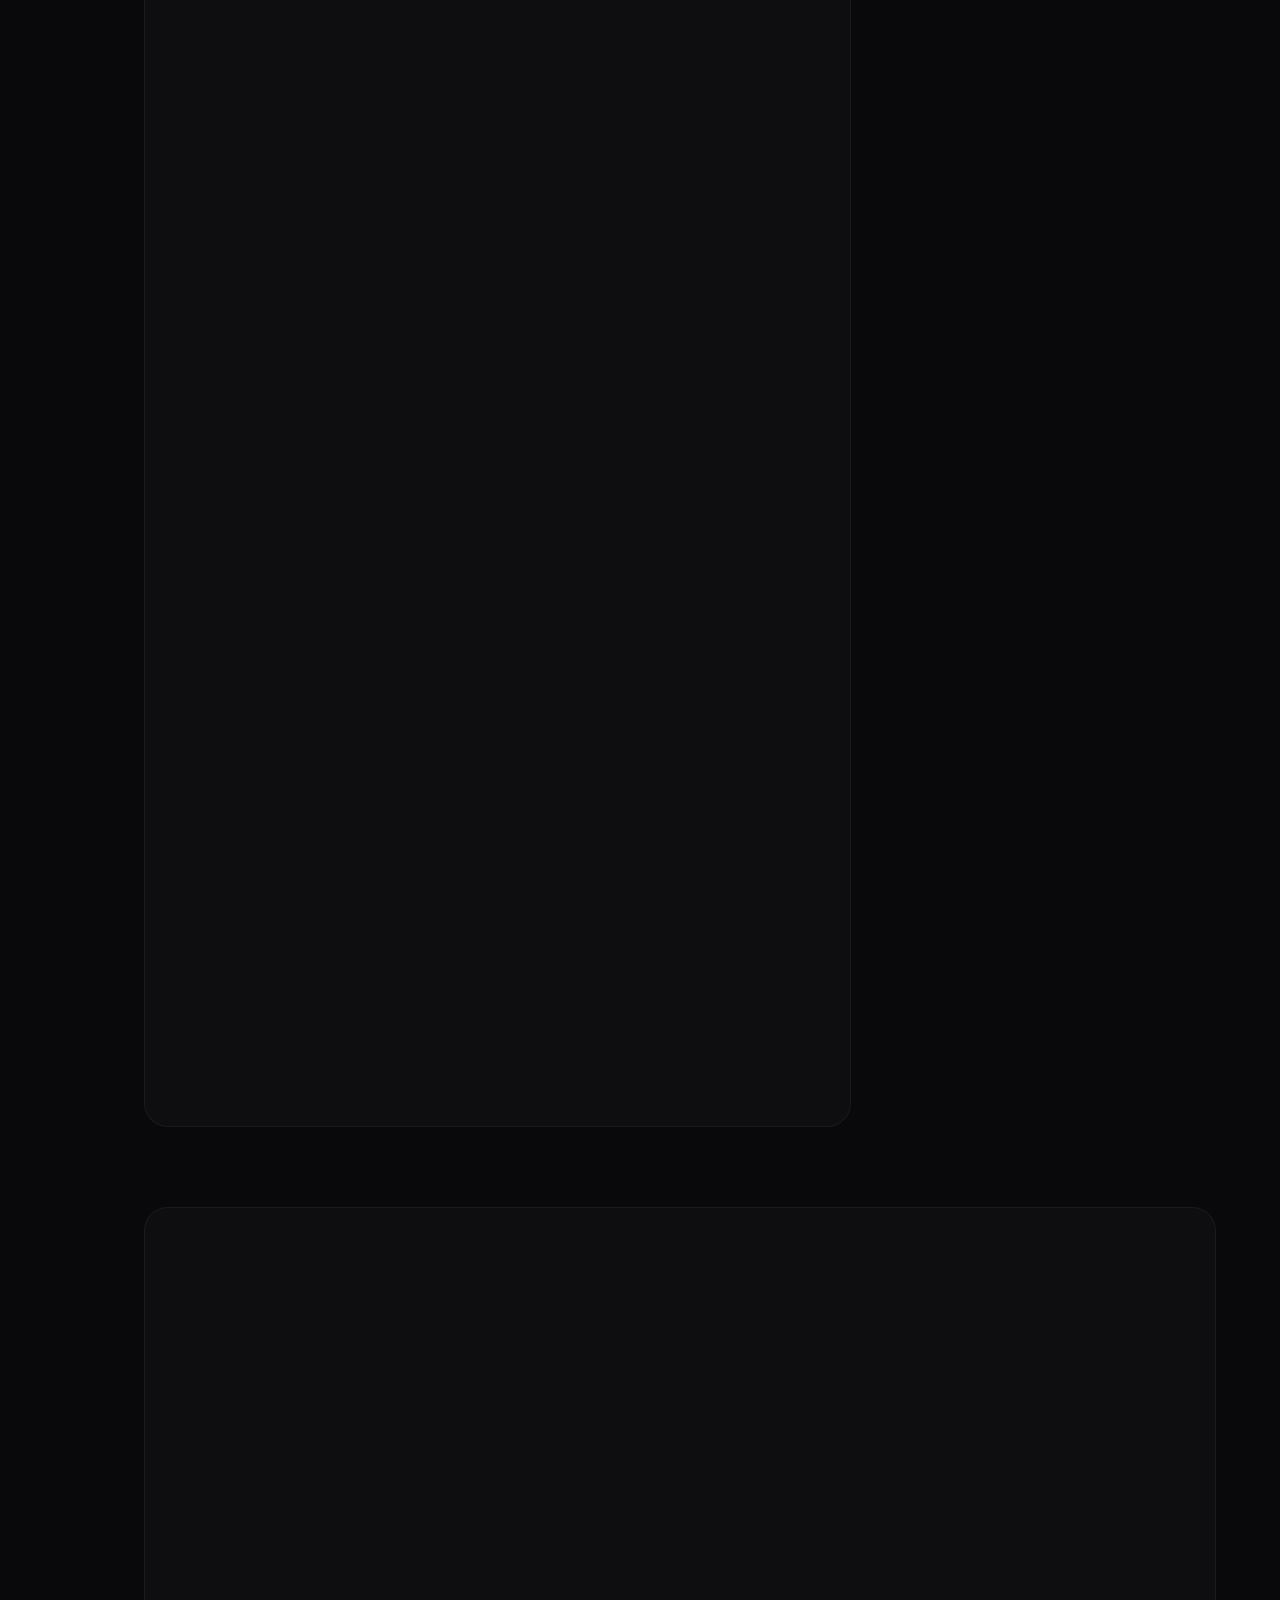
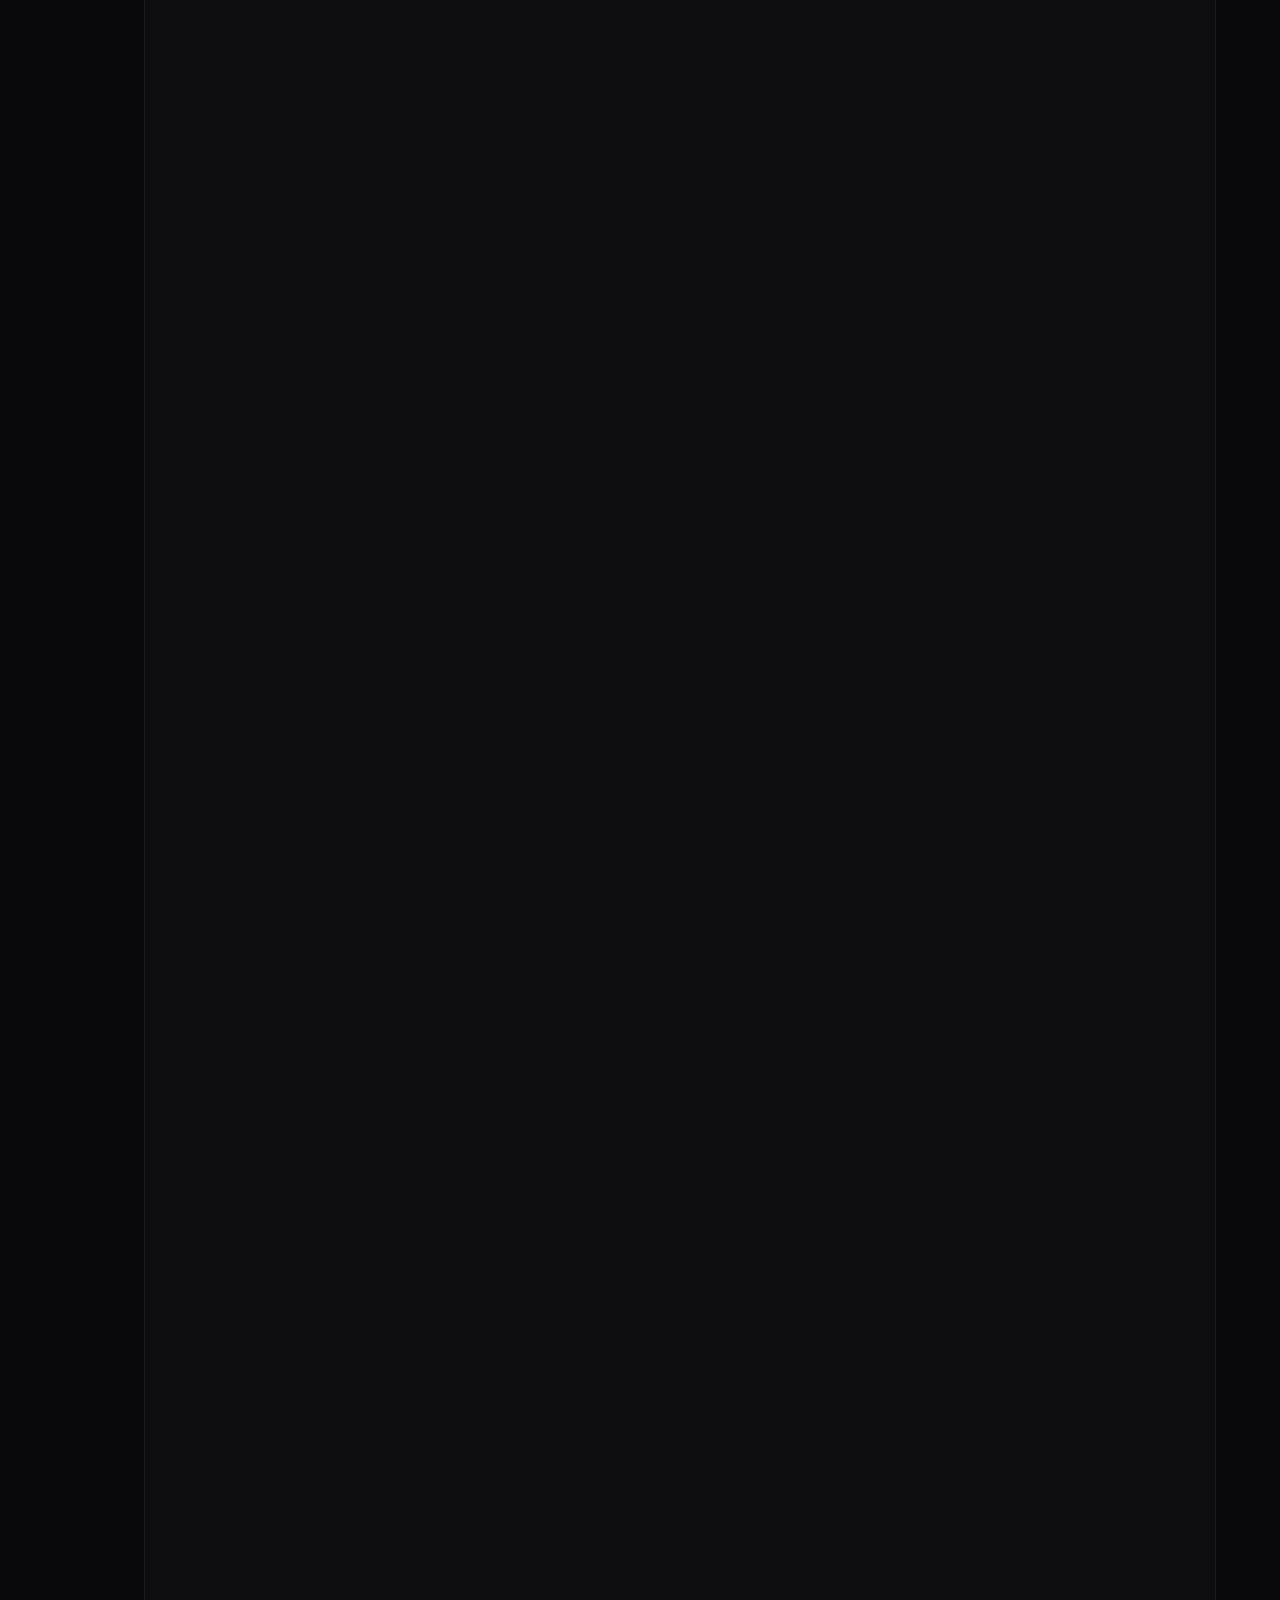
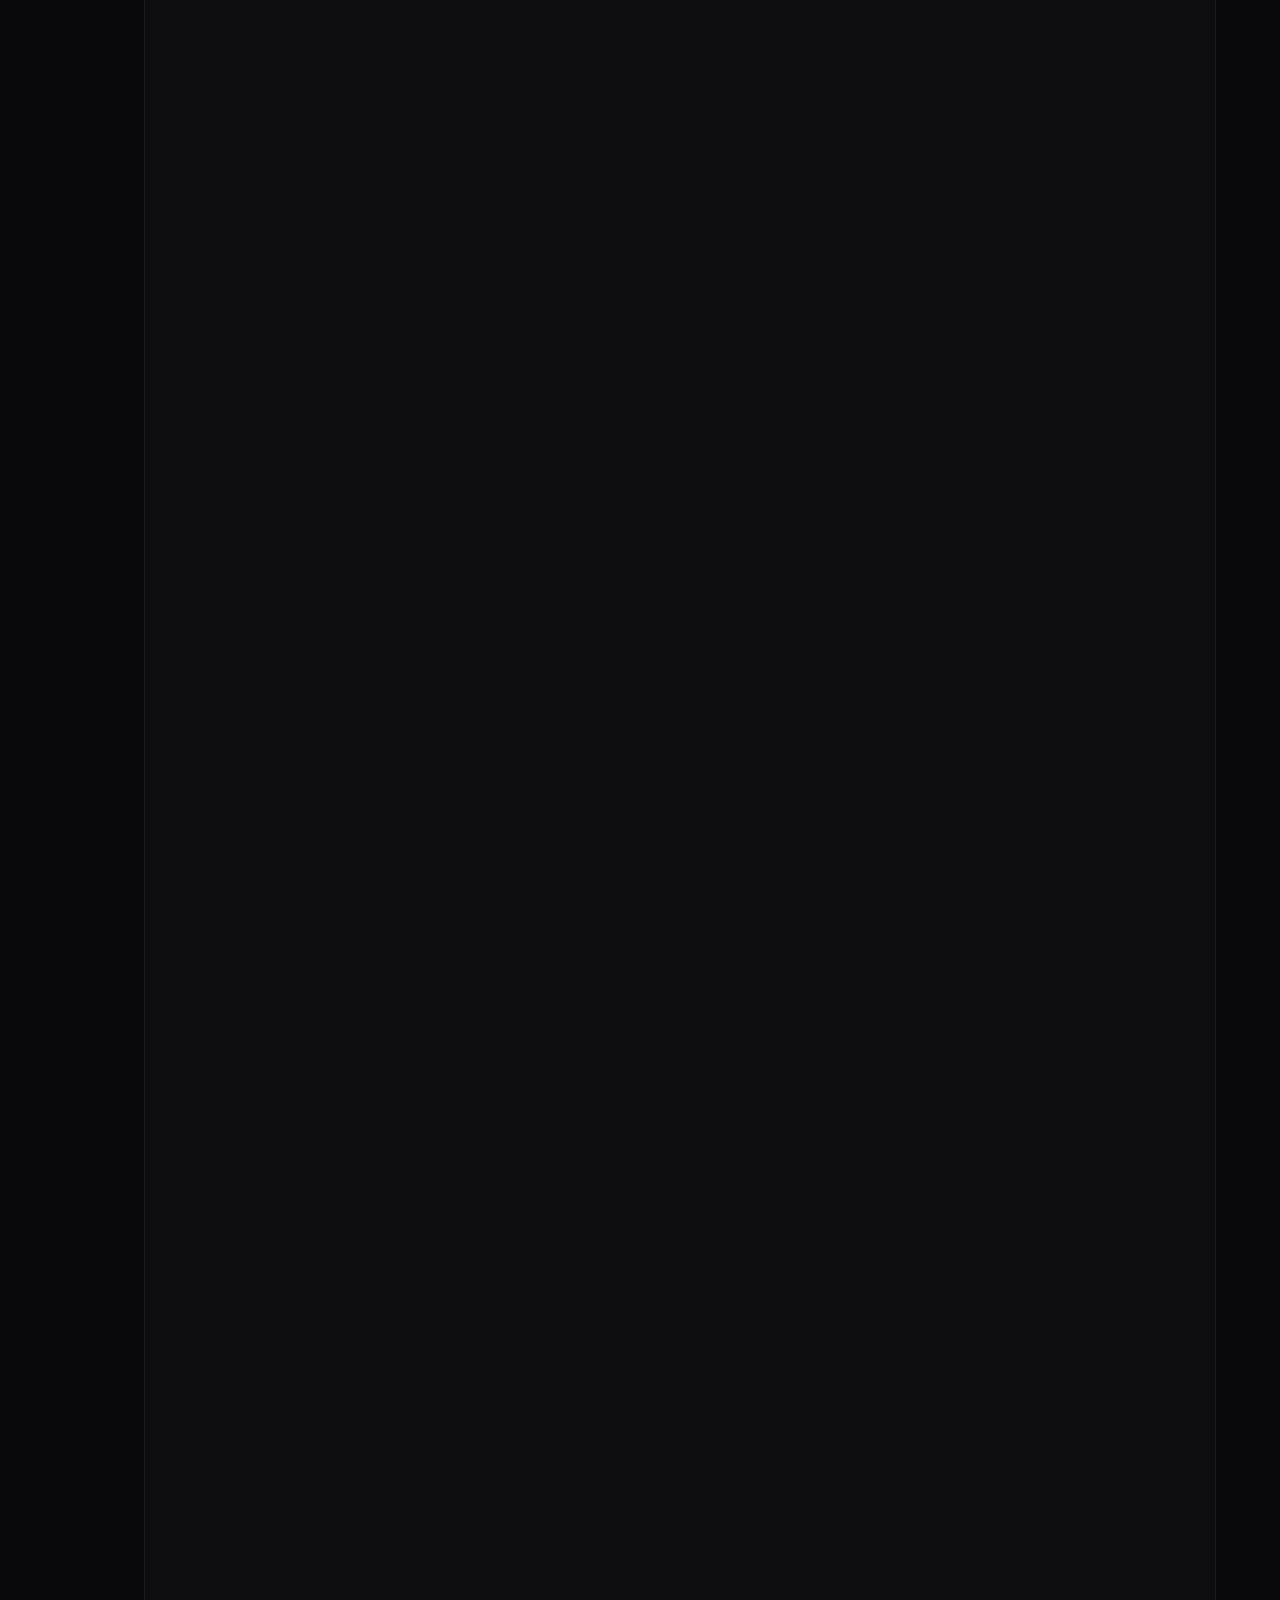
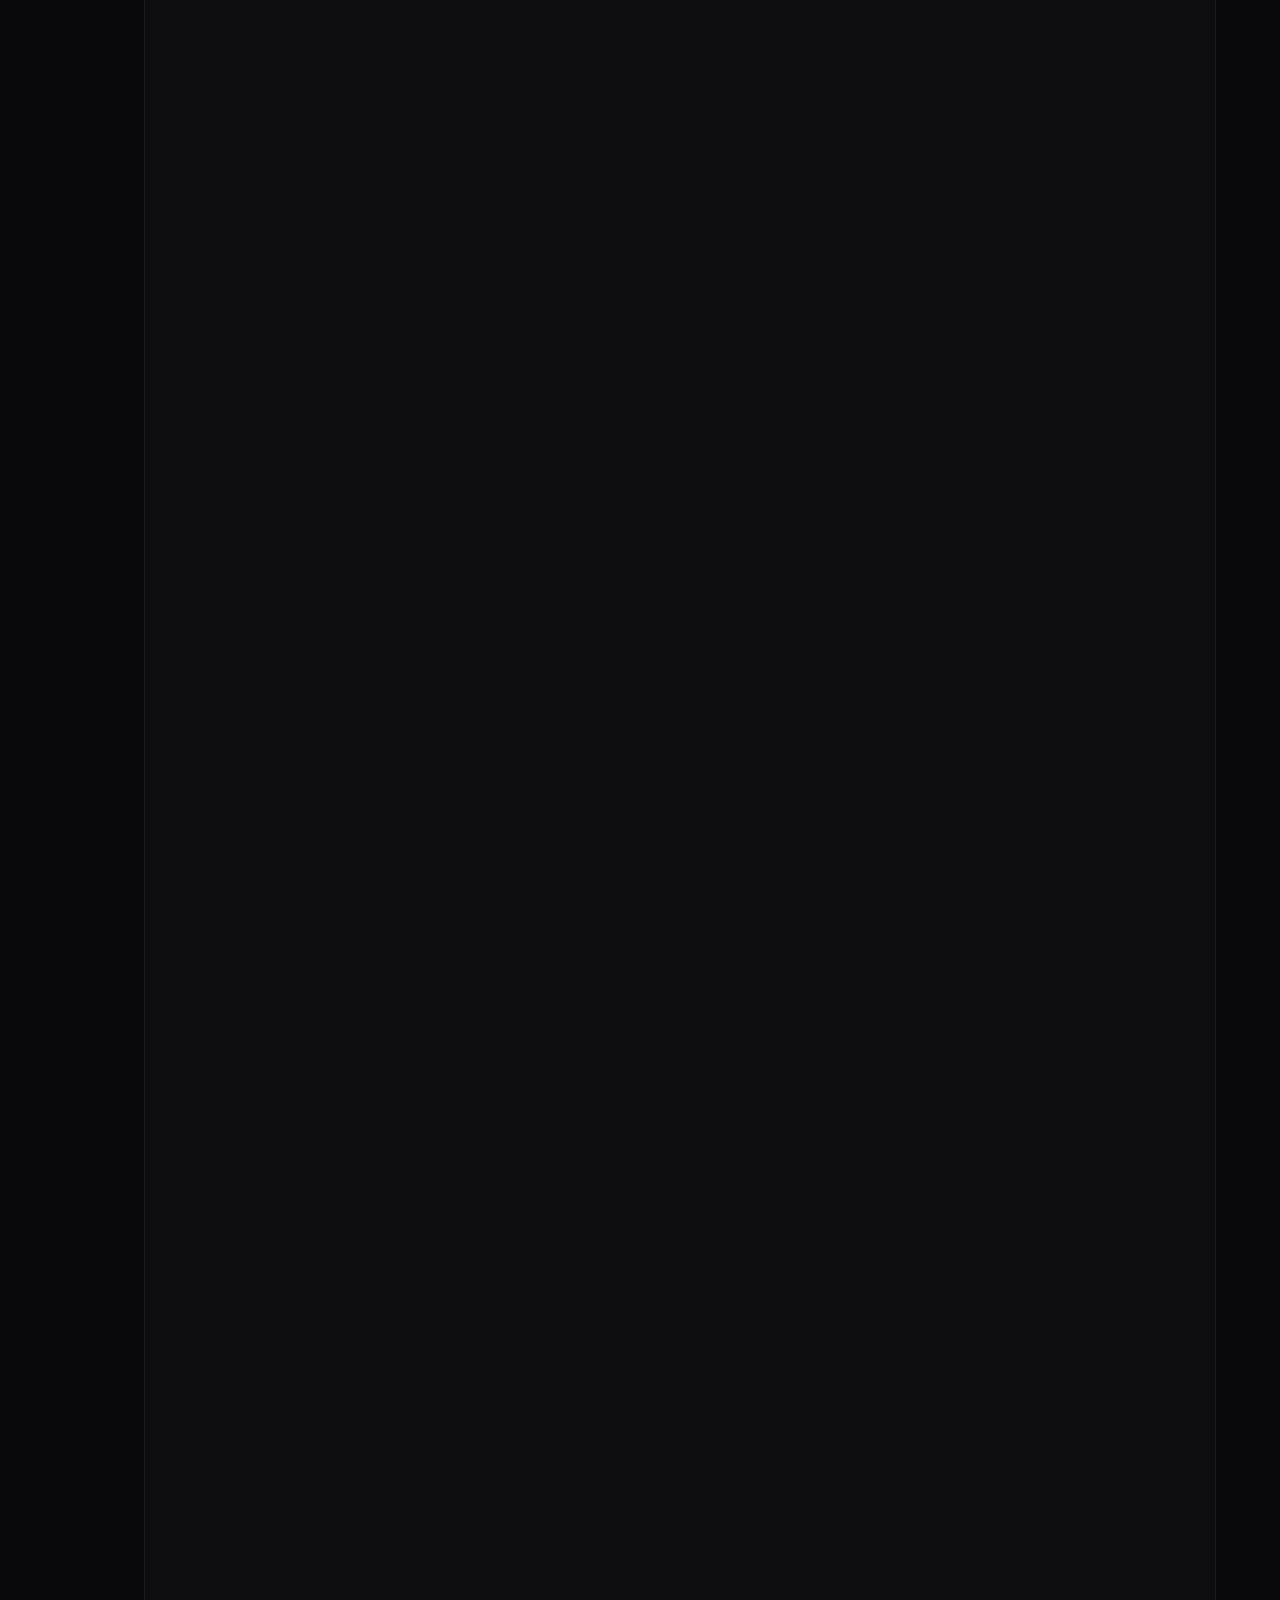
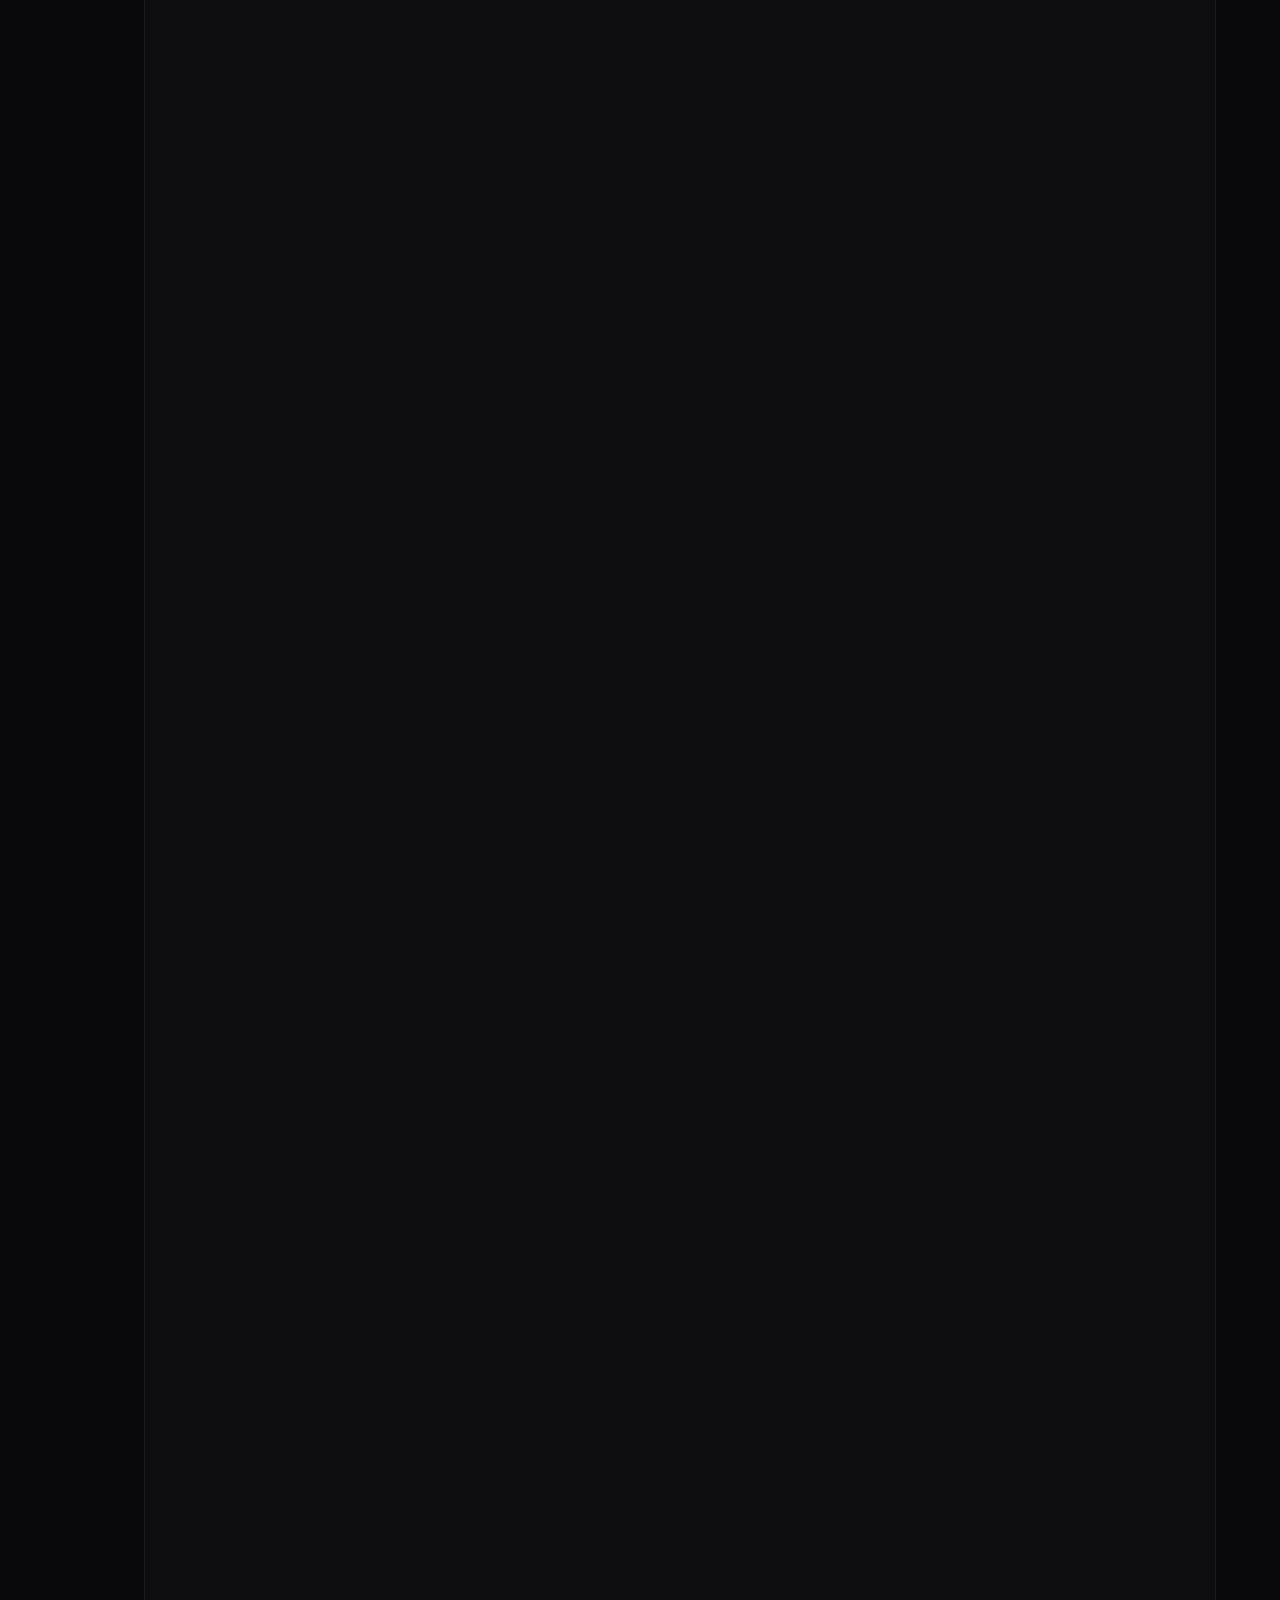
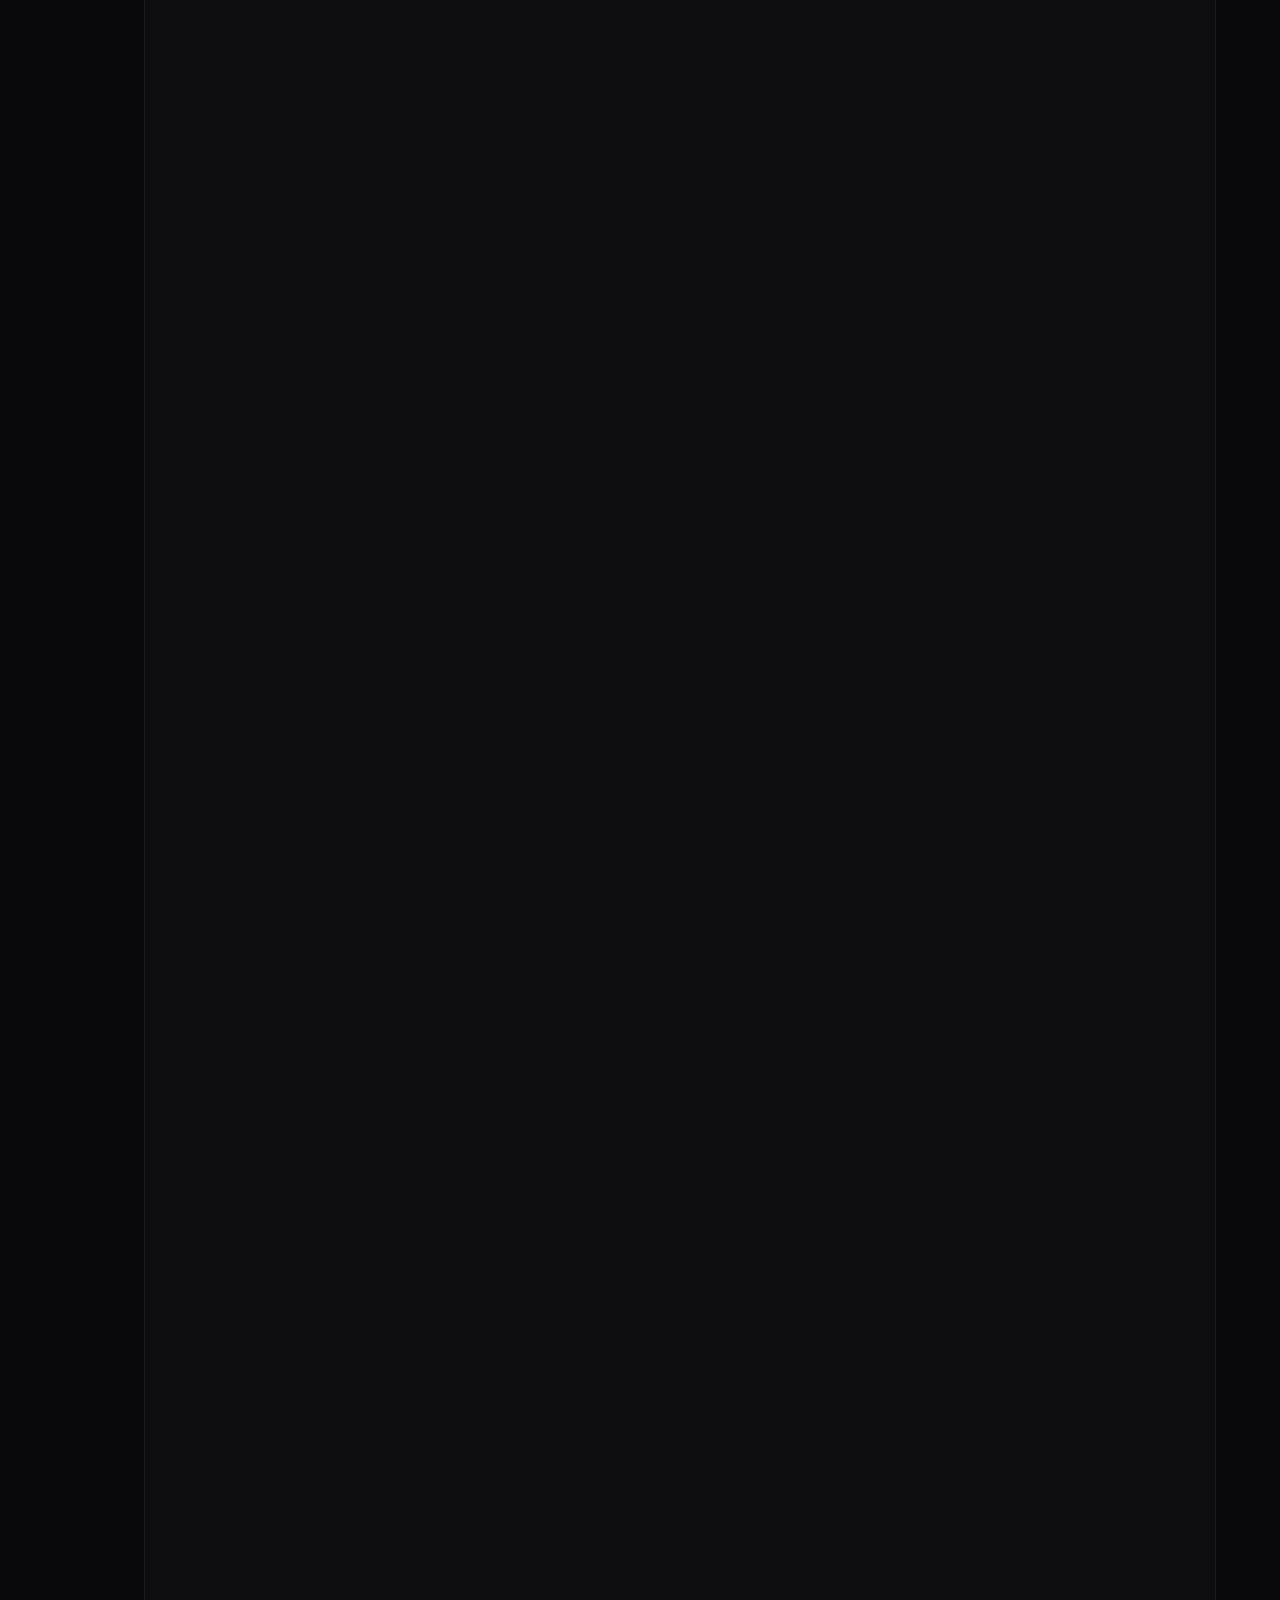
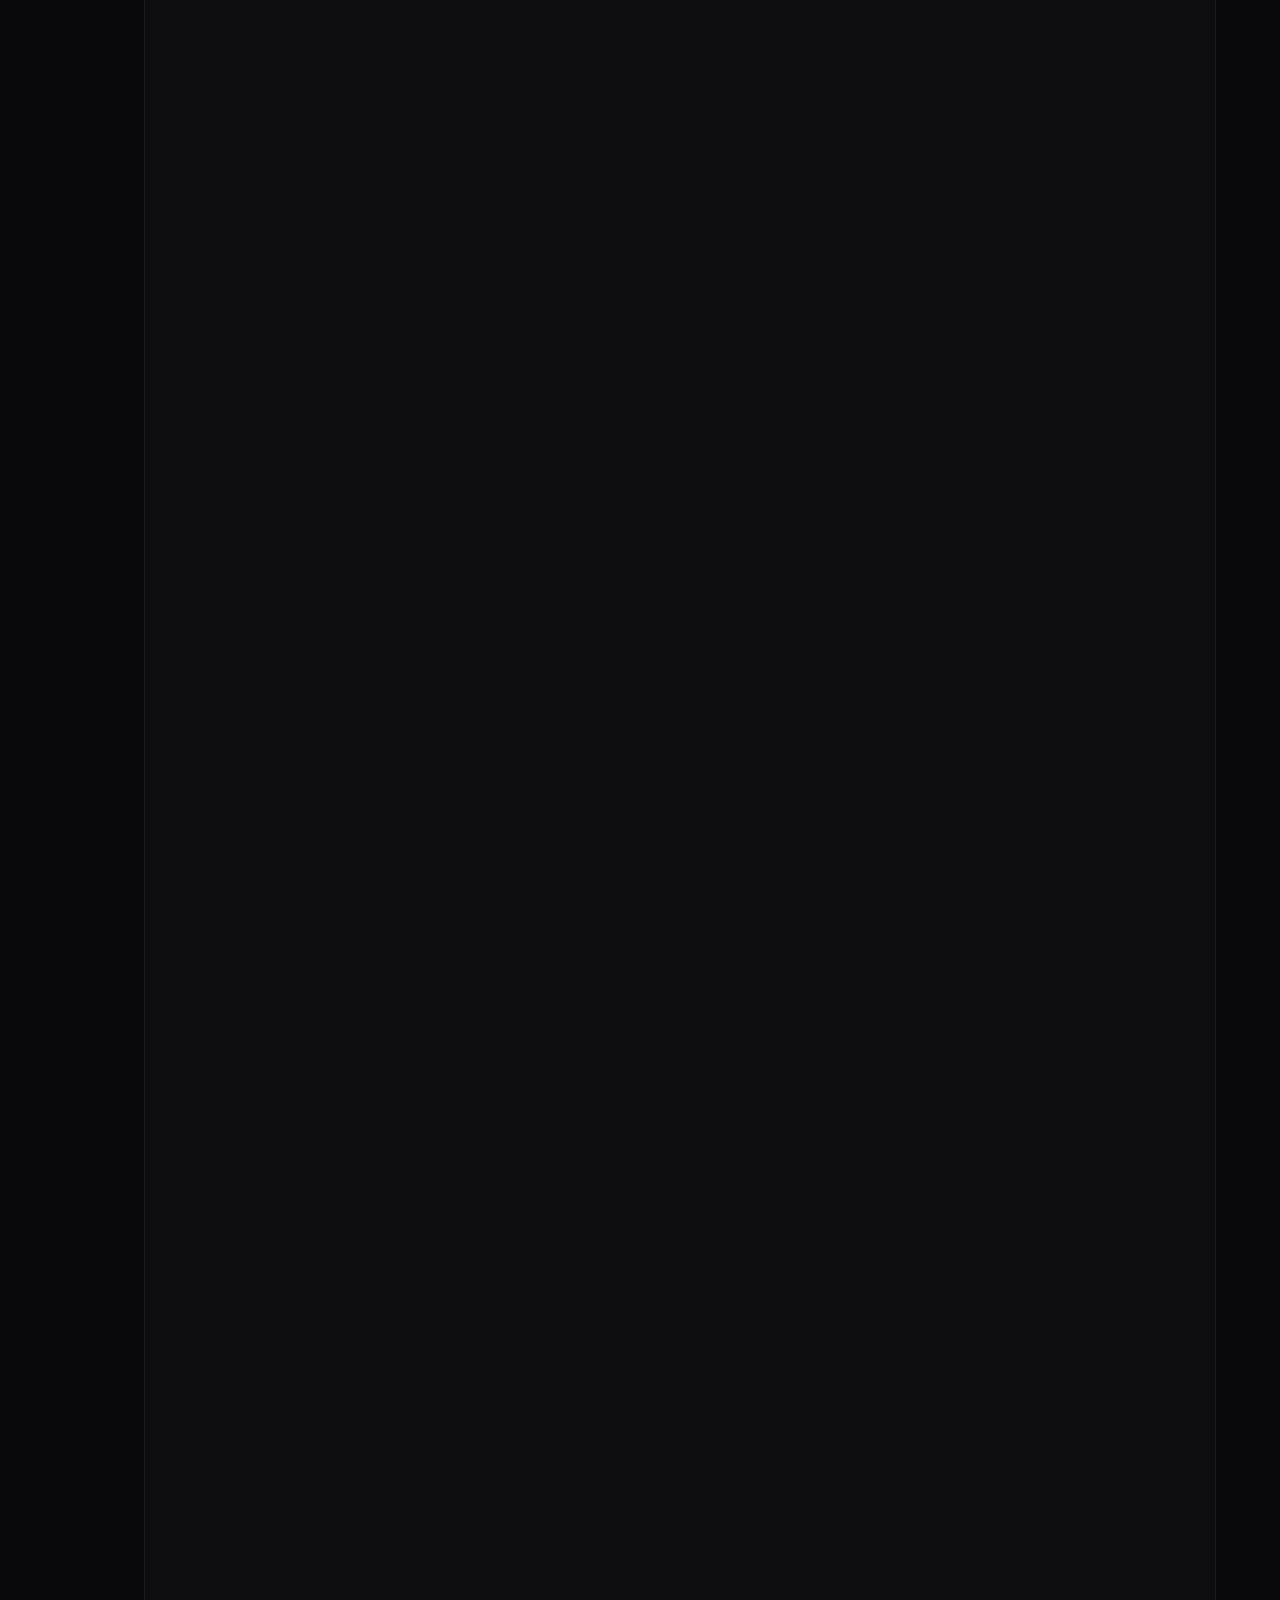
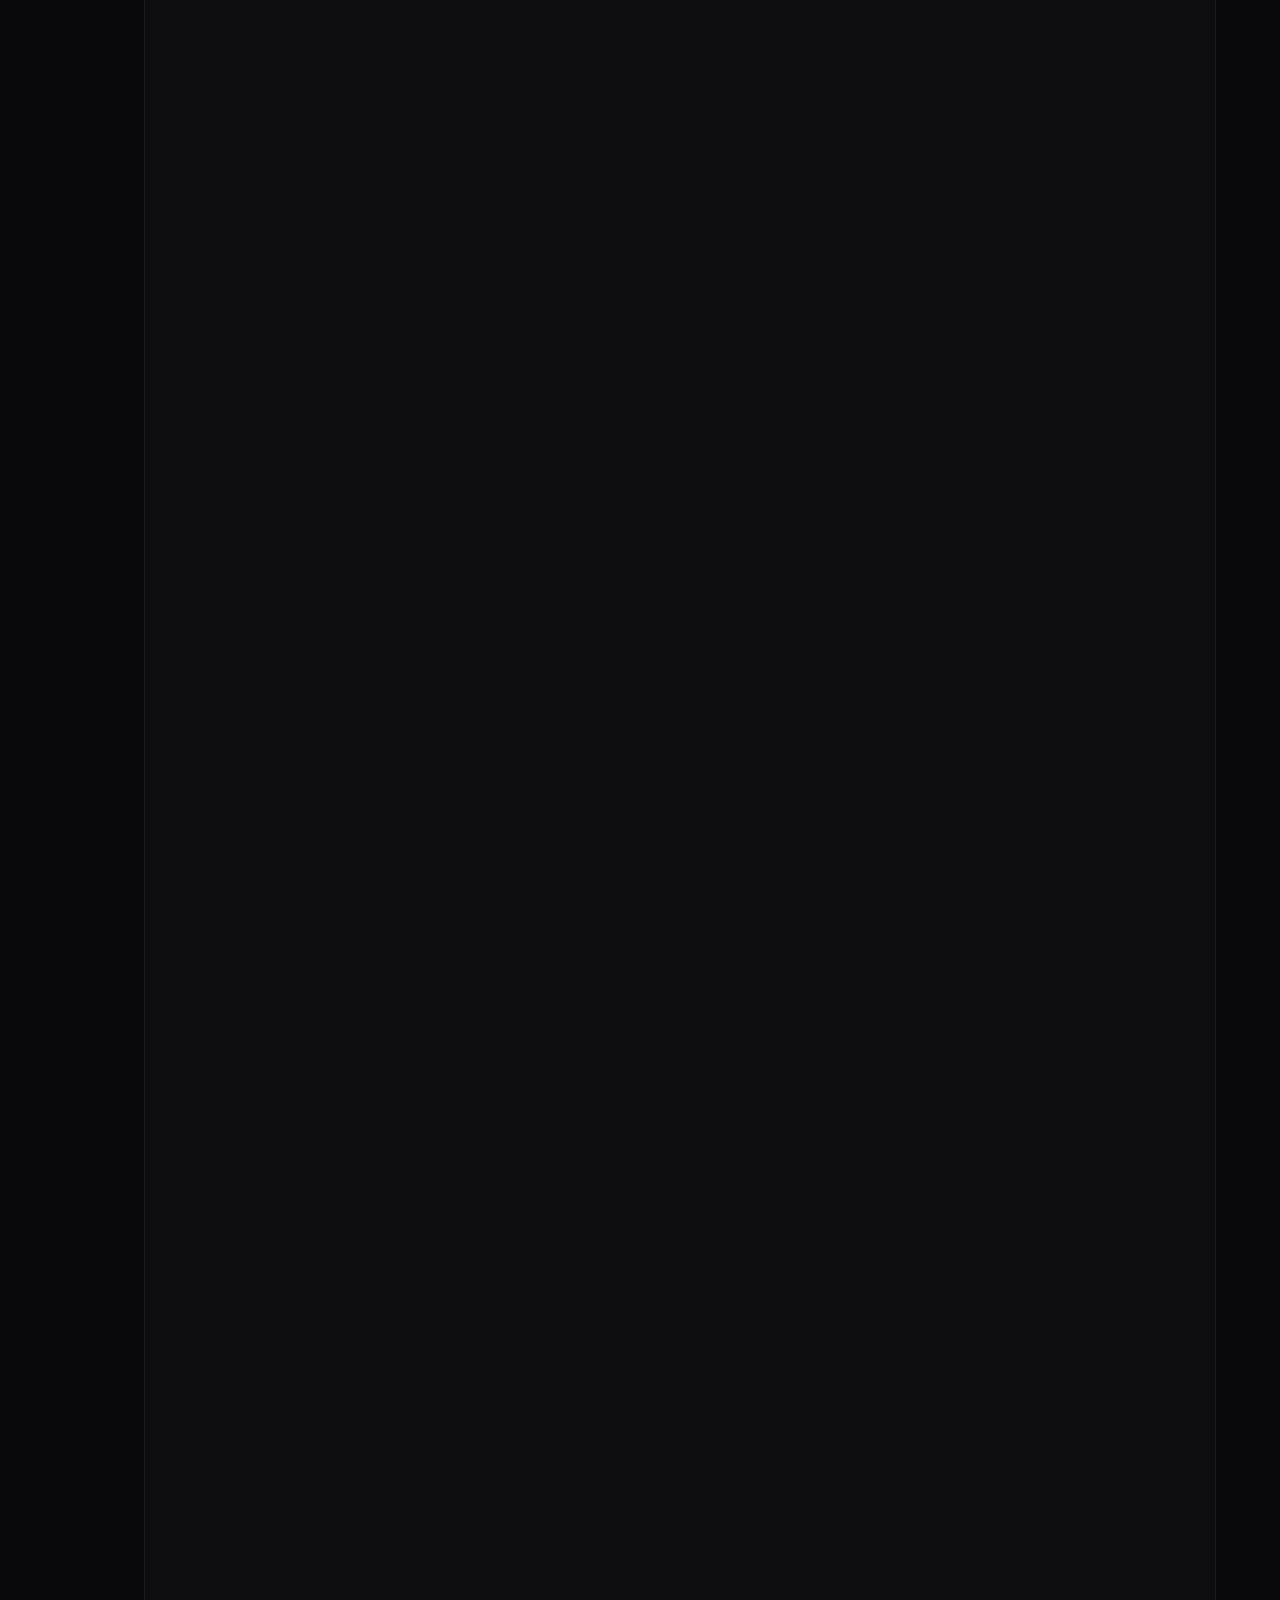
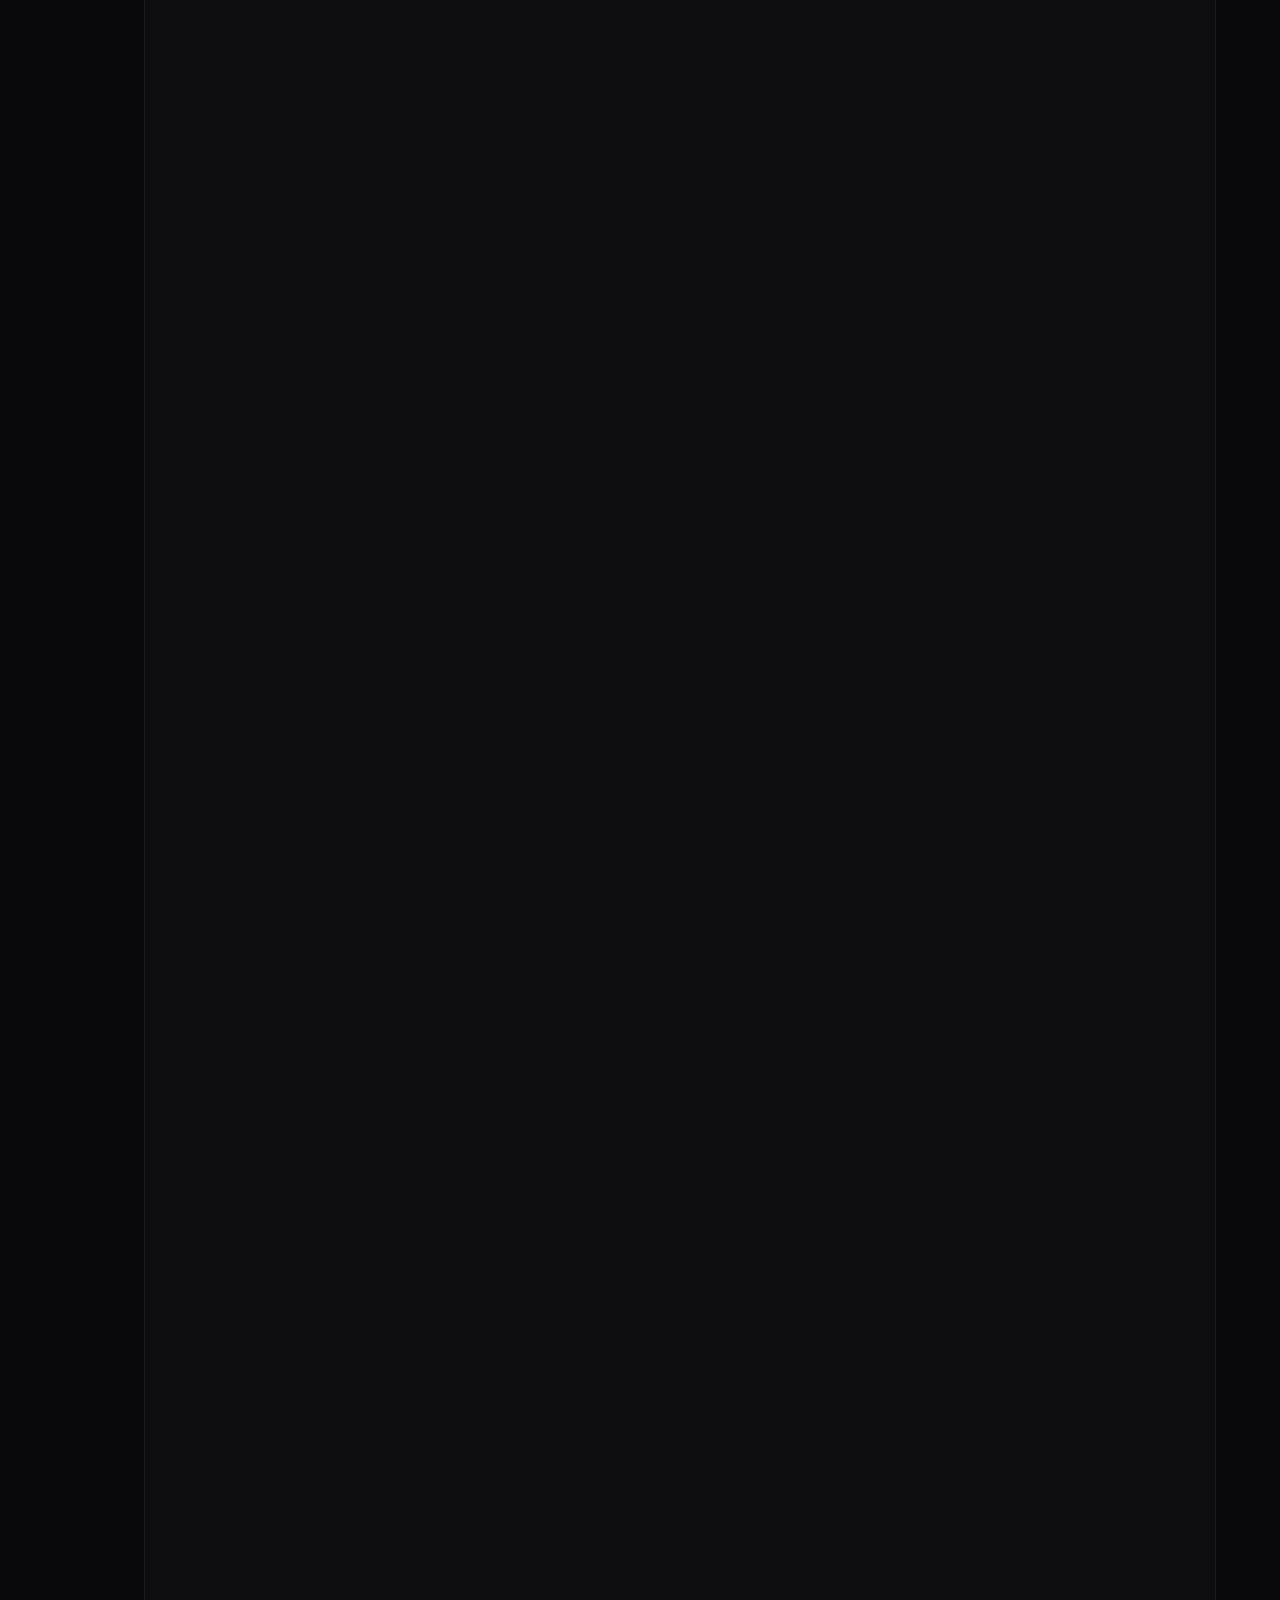
==== commit cfbe5216: "app video" ====
--- a/index.html
+++ b/index.html
@@ -209,8 +209,10 @@
               desc: 'I developed this comprehensive cross-platform financial ecosystem using Flutter and Node.js. It features precision-engineered UPI payment workflows, real-time transaction tracking, and high-security authentication to streamline digital investments. (Includes both Web & Mobile versions)',
               images: ['images/p1.png', 'images/p2.png', 'images/p3.png', 'images/p4.png', 'images/p5.png', 'images/p6.png', 'images/p7.png', 'images/p8.png', 'images/p9.png'],
               tech: ['Flutter', 'Node.js', 'Clean Architecture', 'UPI SDK'],
-              live: '#',
-              liveLabel: 'App Demo Video',
+              live: 'images/light.mp4',
+              liveLabel: 'Light Theme Demo',
+              liveDark: 'images/dark.mp4',
+              liveDarkLabel: 'Dark Theme Demo',
               github: 'https://github.com/suriyabalaji-007/FinAIMT'
             })">
               <img src="images/p1.png" alt="P1" loading="lazy" decoding="async">
@@ -248,20 +250,7 @@
                 <div>Weapon Detection & Threat Analysis</div>
               </div>
             </div>
-            <div class="proj-item" onclick="openProject({
-              title: 'Portfolio Ecosystem (V1)',
-              period: 'April 2026',
-              desc: 'A premium, high-fidelity portfolio ecosystem designed to showcase my journey. Features glassmorphism effects, dynamic grid packing, and immersive media showcases across multiple iterations.',
-              images: ['images/p21.png', 'images/p22.png', 'images/p23.png', 'images/p24.png'],
-              tech: ['HTML5', 'Vanilla CSS', 'JavaScript', 'Bento Grid'],
-              live: 'https://suriyabalaji-portfolio-v1.netlify.app/',
-              liveLabel: 'View Site',
-              github: 'https://github.com/suriyabalaji-007/portfolio_v2'
-            })">
-              <img src="images/p21.png" alt="P2" loading="lazy" decoding="async">
-              <div class="proj-overlay">
-                <div>Portfolio Ecosystem</div>
-              </div>
+            
             </div>
             <div class="proj-item" onclick="openProject({
               title: 'Portfolio_SSTamilan (V1)',
@@ -525,6 +514,7 @@
 
         <div class="modal-links">
           <a href="#" id="liveLink" target="_blank" class="modal-btn primary">Live Demo</a>
+          <a href="#" id="liveDarkLink" target="_blank" class="modal-btn primary" style="display: none;">Dark Demo</a>
           <a href="#" id="gitLink" target="_blank" class="modal-btn secondary"><i class="fab fa-github"></i> GitHub</a>
         </div>
       </div>
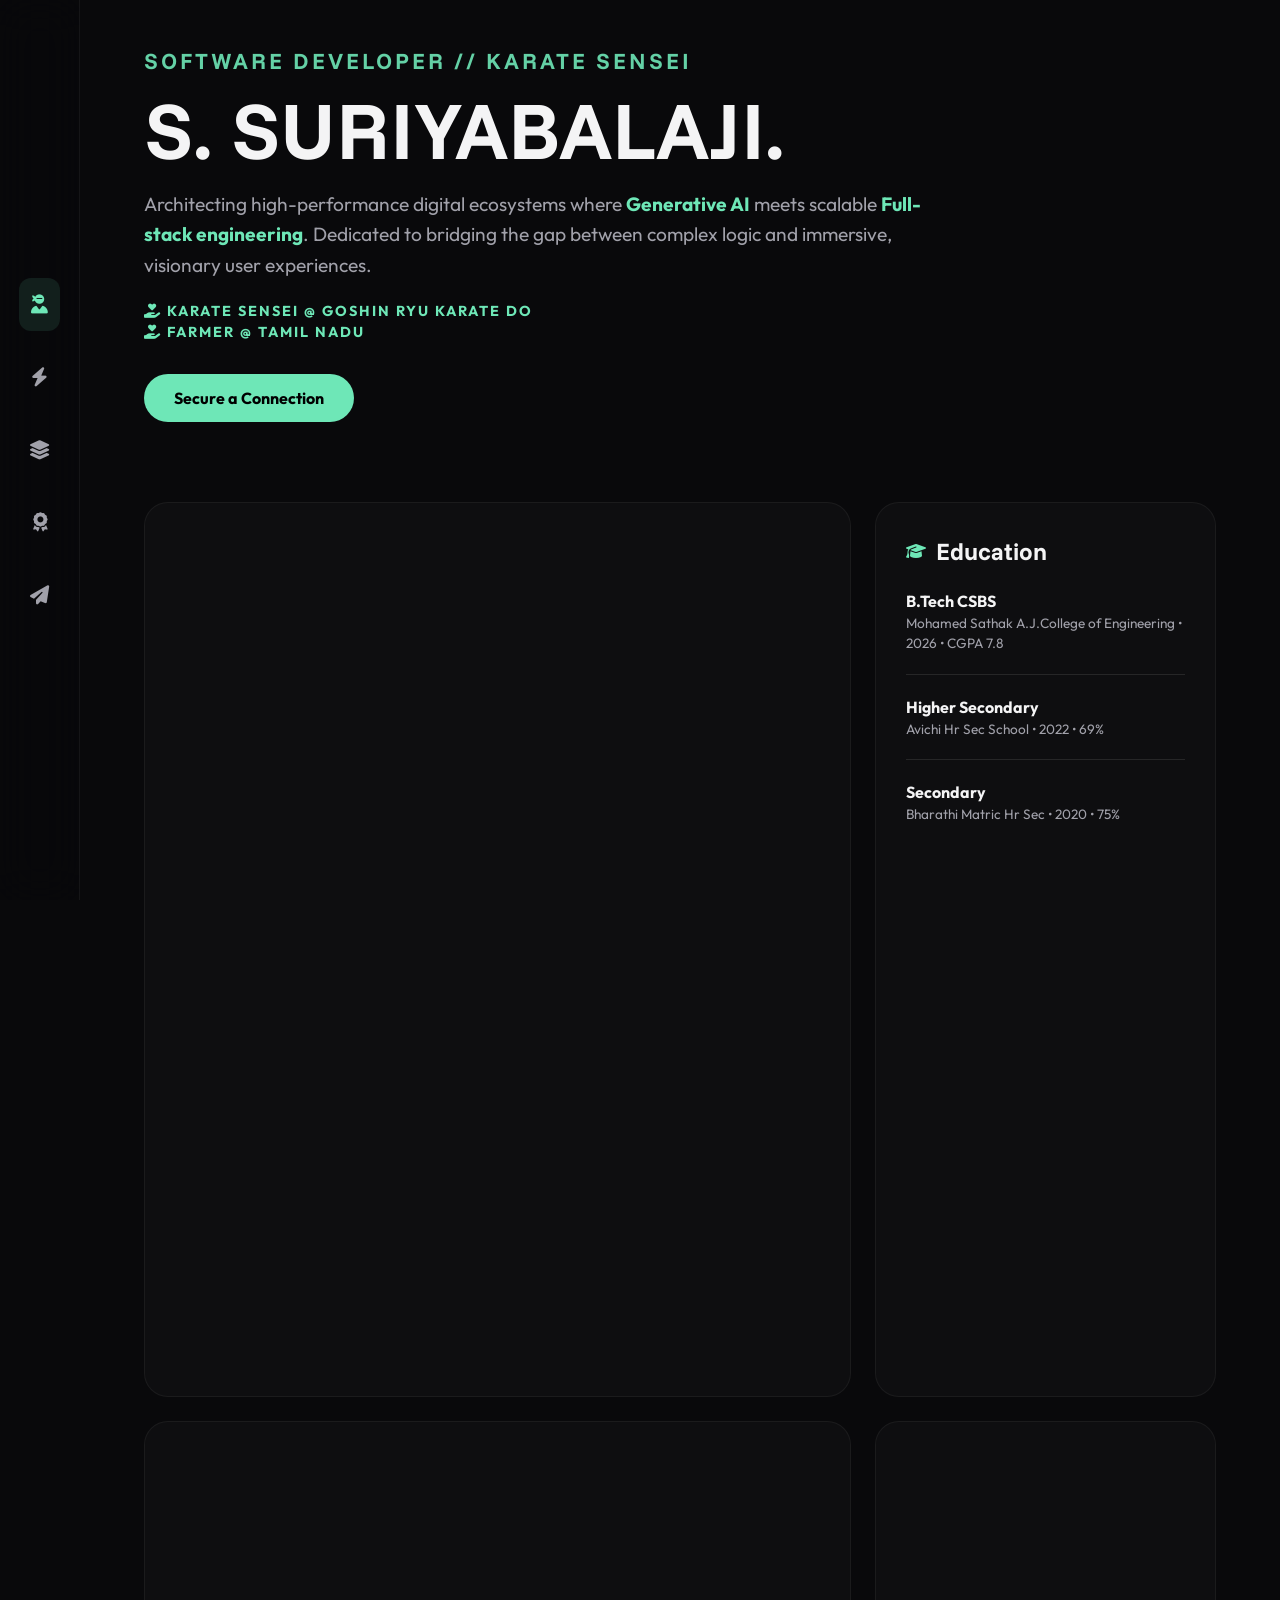
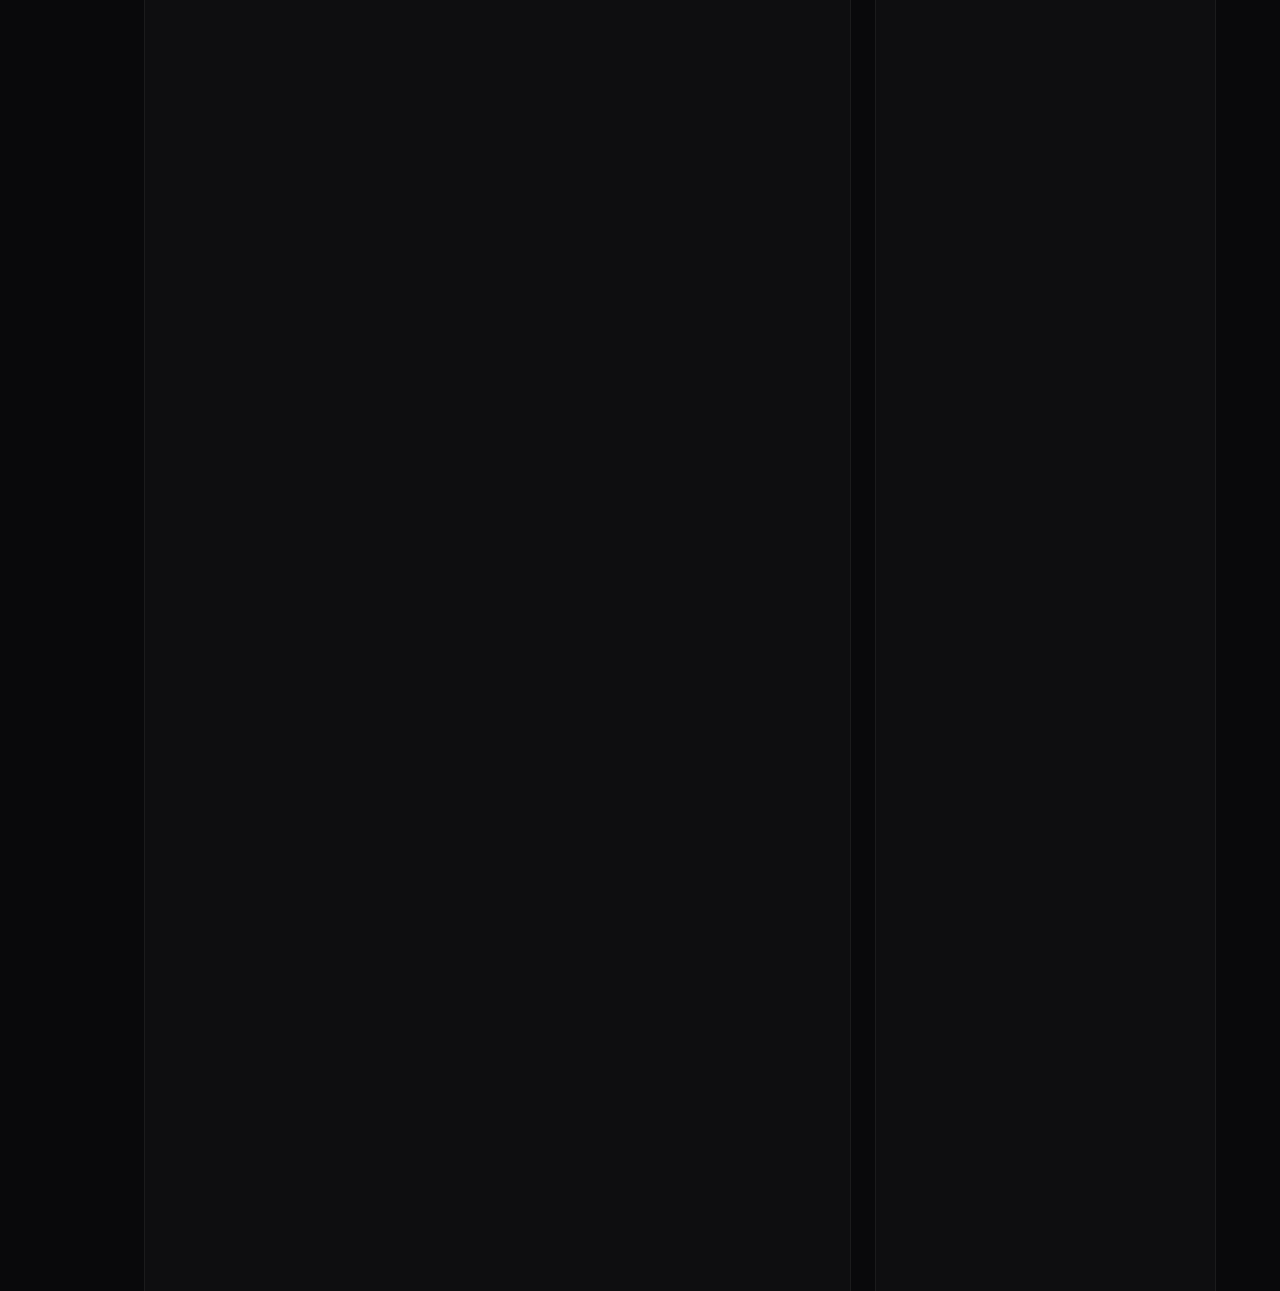
==== commit 7add7fbf: "4-june-26" ====
--- a/index.html
+++ b/index.html
@@ -207,7 +207,7 @@
               title: 'FinAIMT App',
               period: 'Jan 2026 - Present',
               desc: 'I developed this comprehensive cross-platform financial ecosystem using Flutter and Node.js. It features precision-engineered UPI payment workflows, real-time transaction tracking, and high-security authentication to streamline digital investments. (Includes both Web & Mobile versions)',
-              images: ['images/p1.png', 'images/p2.png', 'images/p3.png', 'images/p4.png', 'images/p5.png', 'images/p6.png', 'images/p7.png', 'images/p8.png', 'images/p9.png'],
+              images: ['images/p1.png', 'images/p2.png', 'images/p3.png', 'images/p4.png', 'images/p5.png', 'images/p6.png', 'images/p7.png', 'images/p8.png', 'images/p9.png', 'images/p10.png', 'images/p11.png'],
               tech: ['Flutter', 'Node.js', 'Clean Architecture', 'UPI SDK'],
               live: 'images/light.mp4',
               liveLabel: 'Light Theme Demo',
@@ -250,8 +250,6 @@
                 <div>Weapon Detection & Threat Analysis</div>
               </div>
             </div>
-            
-            </div>
             <div class="proj-item" onclick="openProject({
               title: 'Portfolio_SSTamilan (V1)',
               period: 'Nov 2025',
@@ -463,6 +461,16 @@
                 <div class="cert-view-label">View </div>
               </div>
             </div>
+            <div class="cert-item" onclick="openModal('images/cert16.PNG', 'Prompt Engineering Applications')">
+              <img src="images/cert16.PNG" alt="C16" loading="lazy" decoding="async">
+              <div class="cert-overlay">
+                <div class="cert-info">
+                  <h4>Prompt Engineering Applications</h4>
+                  <p>At Simplilearn</p>
+                </div>
+                <div class="cert-view-label">View </div>
+              </div>
+            </div>
           </div>
         </div>
 
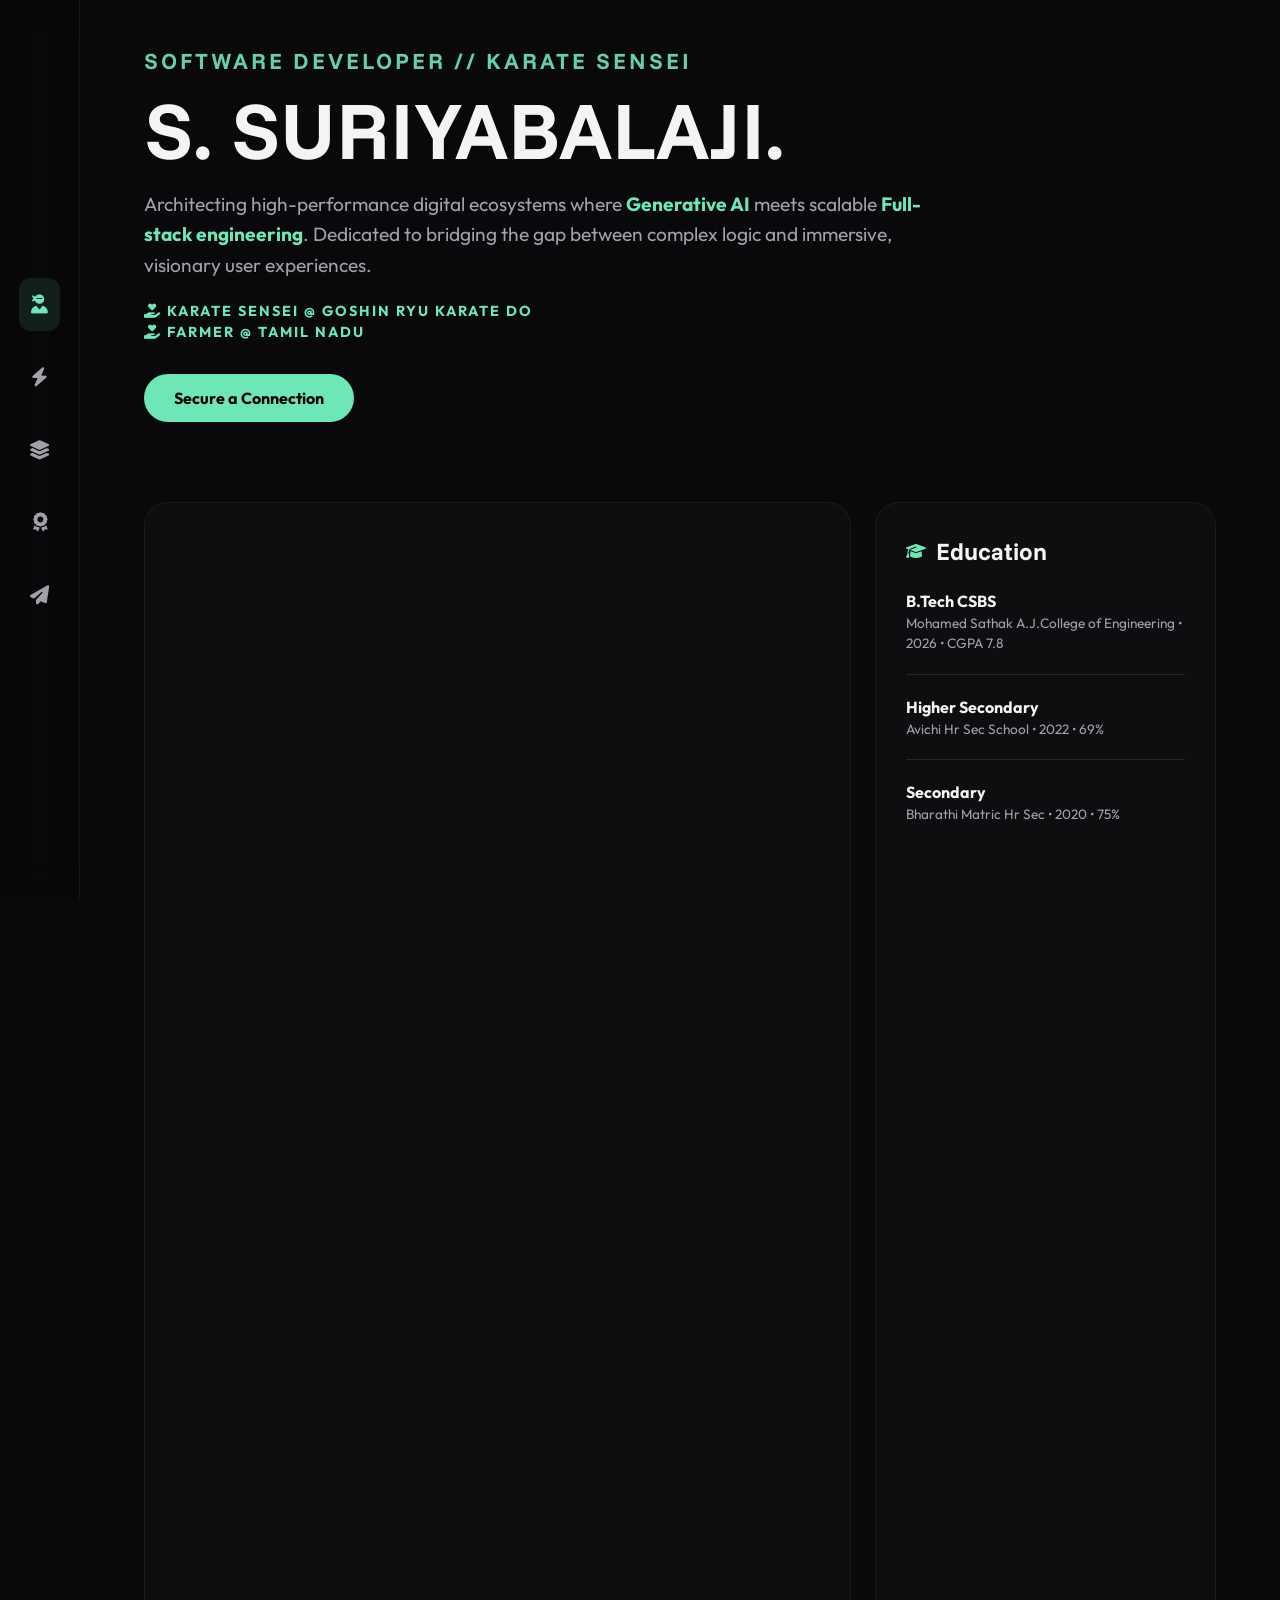
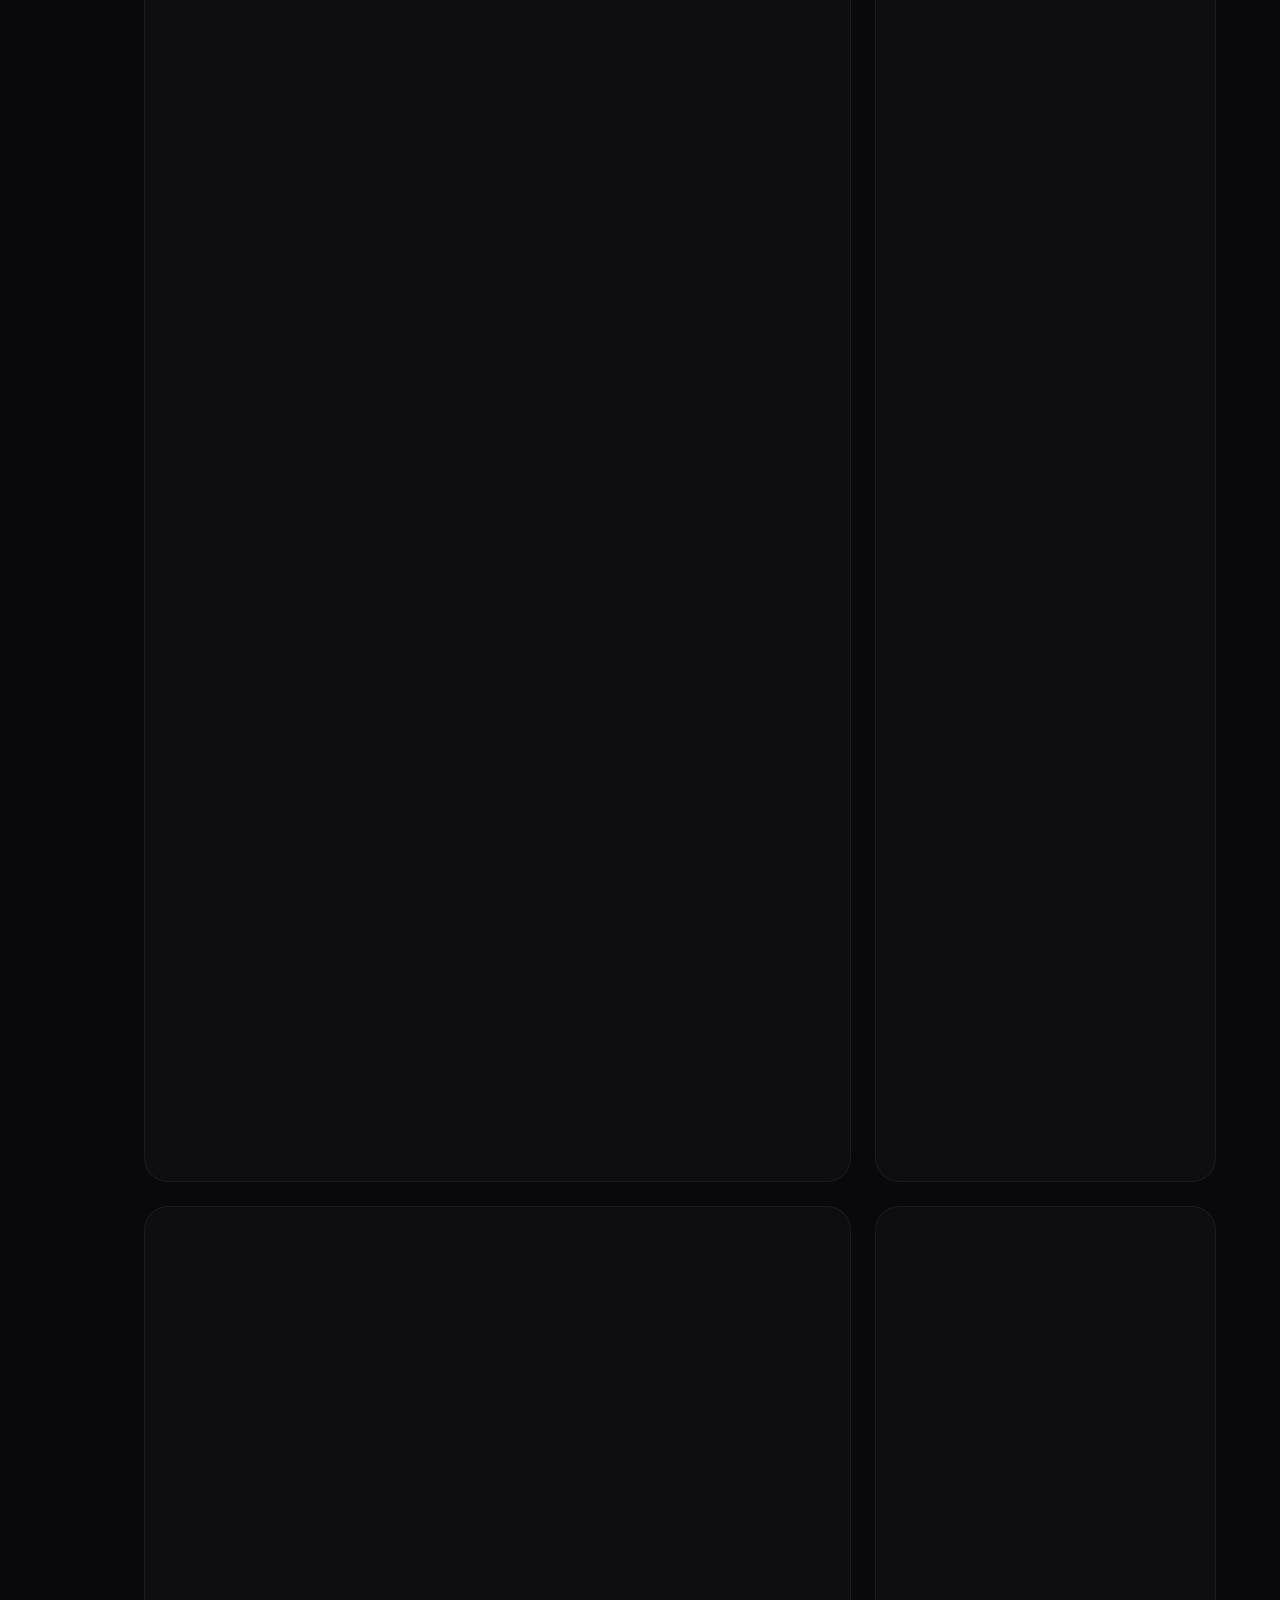
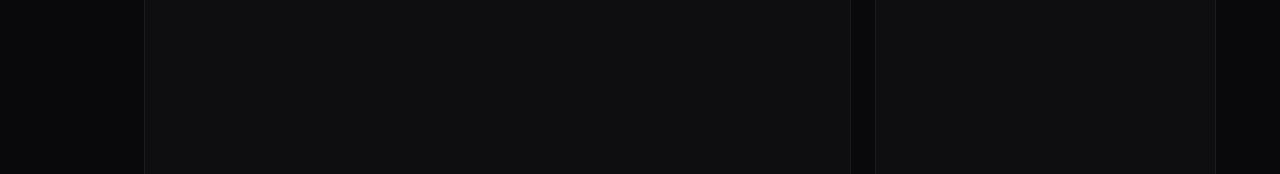
==== commit 888a6749: "skills update" ====
--- a/index.html
+++ b/index.html
@@ -158,21 +158,40 @@
           <h2><i class="fas fa-microchip"></i> Technical Capabilities</h2>
           <div class="skills-grid">
             <div>
-              <h3 class="skills-category">Languages</h3>
+              <h3 class="skills-category">Programming Languages</h3>
               <div class="chips"><span>Java</span><span>Python</span><span>JavaScript</span></div>
             </div>
             <div>
-              <h3 class="skills-category">Frontend</h3>
-              <div class="chips"><span>React.js</span><span>Next.js</span><span>HTML/CSS</span></div>
-            </div>
-            <div>
-              <h3 class="skills-category">Backend</h3>
-              <div class="chips"><span>Node.js</span><span>Express</span><span>MySQL</span><span>AWS</span></div>
+              <h3 class="skills-category">Web Technologies</h3>
+              <div class="chips"><span>React.js</span><span>Node.js</span><span>Express.js</span><span>MongoDB</span><span>HTML5</span><span>CSS3</span><span>RESTful APIs</span><span>MERN Stack</span></div>
+            </div>
+            <div>
+              <h3 class="skills-category">Mobile Development</h3>
+              <div class="chips"><span>Flutter</span><span>Android Studio</span></div>
+            </div>
+            <div>
+              <h3 class="skills-category">AI / Machine Learning</h3>
+              <div class="chips"><span>Generative AI</span><span>Large Language Models (LLM)</span><span>Prompt Engineering</span><span>YOLOv8</span><span>DeepFace</span></div>
+            </div>
+            <div>
+              <h3 class="skills-category">Data & Libraries</h3>
+              <div class="chips"><span>Pandas</span><span>NumPy</span><span>Matplotlib</span></div>
+            </div>
+            <div>
+              <h3 class="skills-category">Database</h3>
+              <div class="chips"><span>MySQL</span><span>MongoDB</span><span>SQLite</span></div>
+            </div>
+            <div>
+              <h3 class="skills-category">Cloud & DevOps</h3>
+              <div class="chips"><span>AWS</span><span>Git</span><span>GitHub</span><span>Version Control</span></div>
             </div>
             <div>
               <h3 class="skills-category">Tools</h3>
-              <div class="chips"><span>Git & GitHub</span><span>Flutter</span><span>Android
-                  Studio</span><span>Antigravity</span></div>
+              <div class="chips"><span>Visual Studio Code</span><span>Antigravity</span></div>
+            </div>
+            <div>
+              <h3 class="skills-category">Core Competencies</h3>
+              <div class="chips"><span>Full Stack Development</span><span>API Integration</span><span>Team Leadership</span><span>Problem Solving</span><span>Agile Collaboration</span></div>
             </div>
           </div>
         </div>
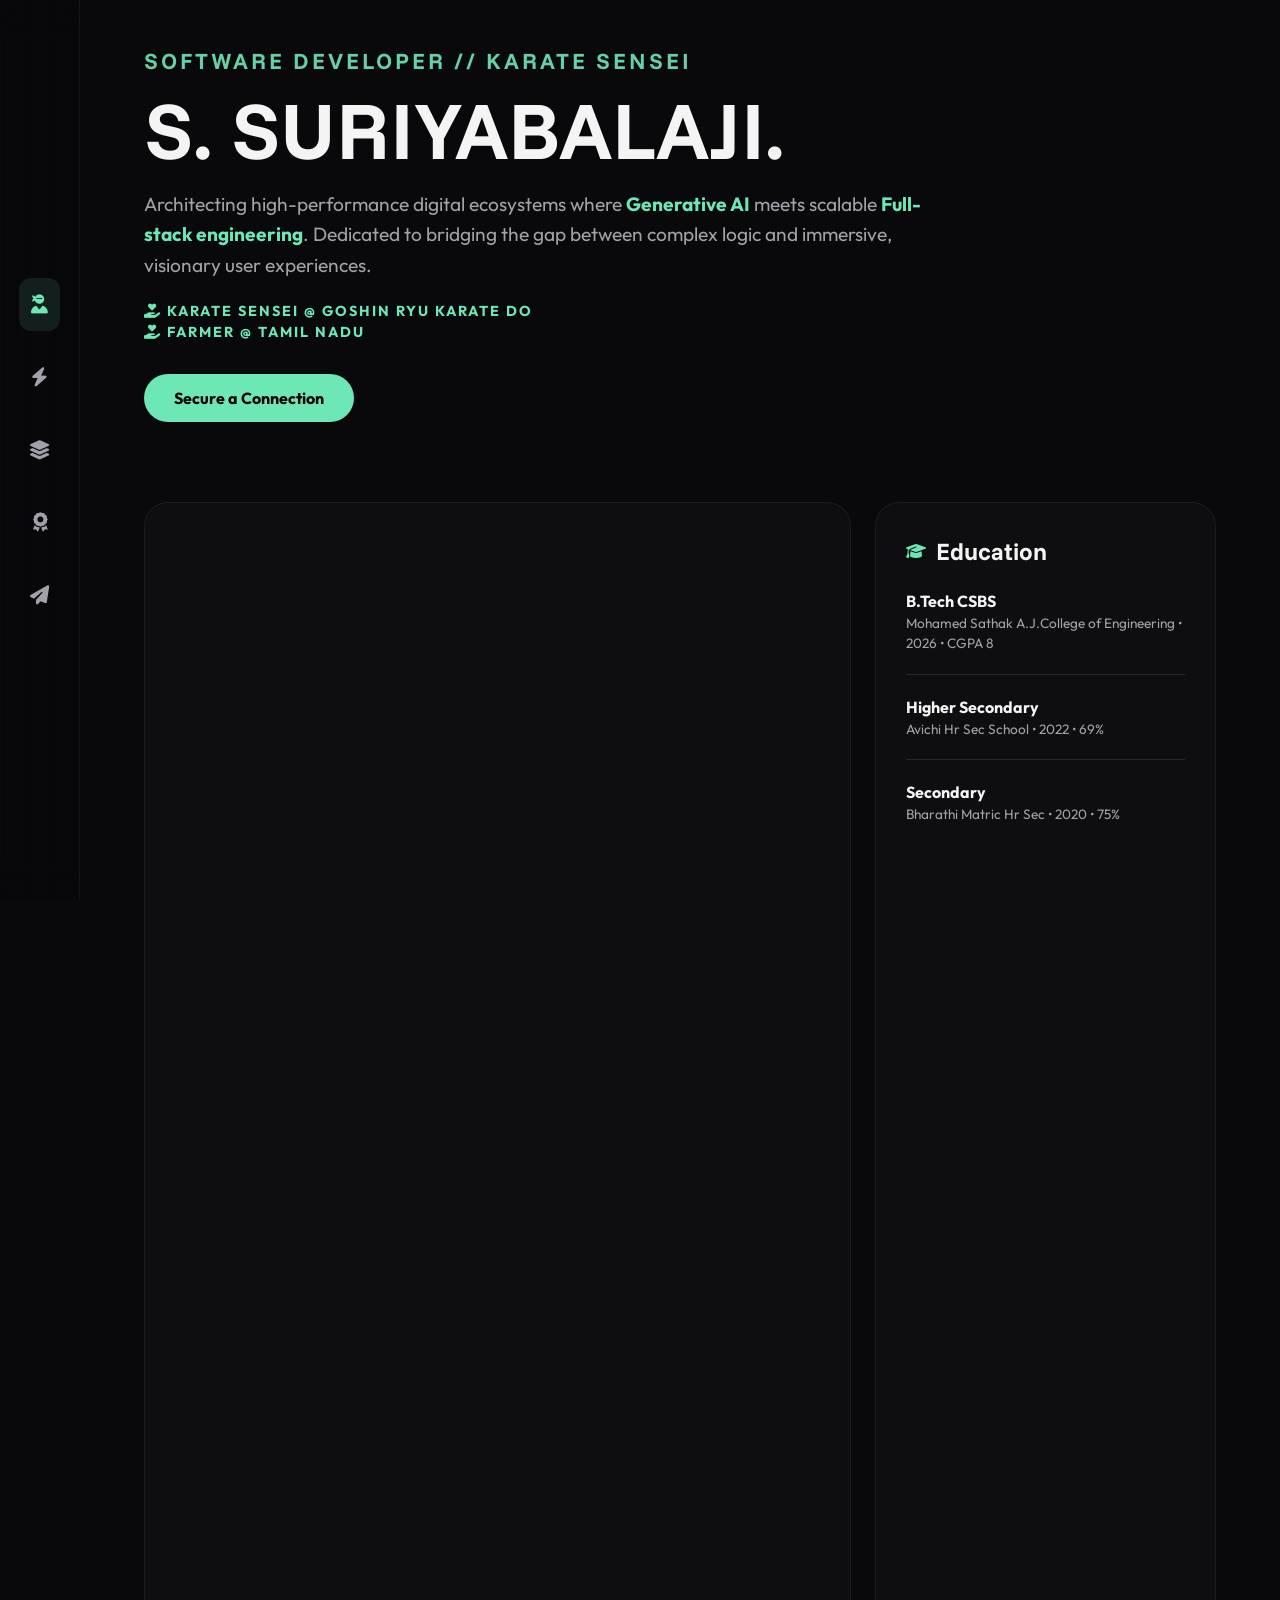
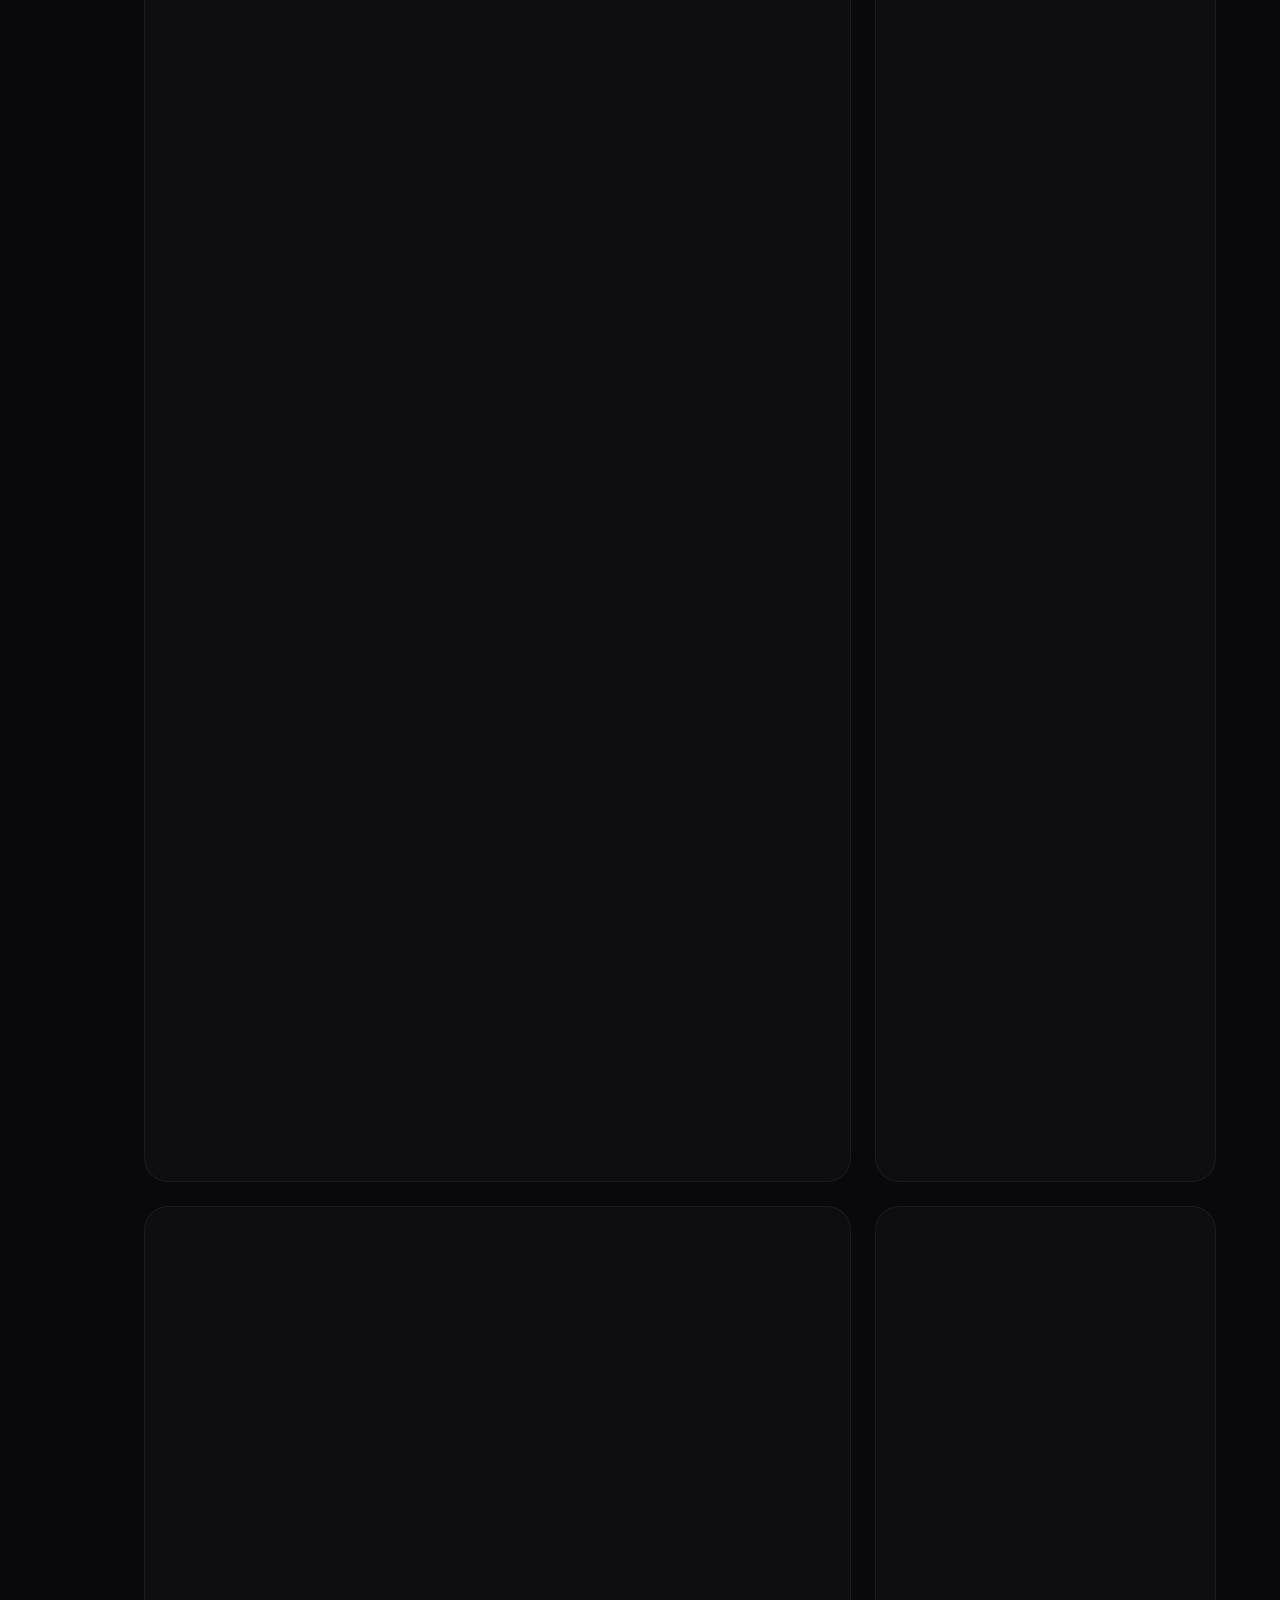
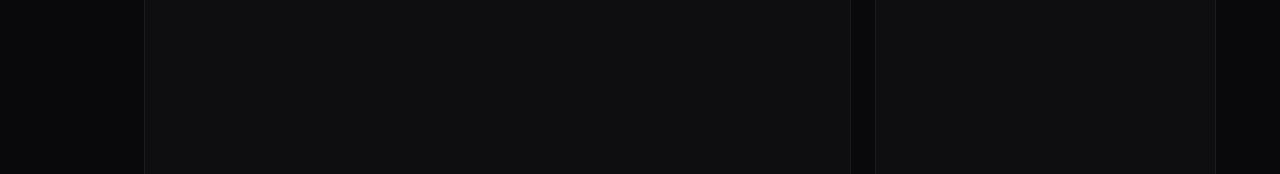
==== commit 468345b6: "cgpa update" ====
--- a/index.html
+++ b/index.html
@@ -203,7 +203,7 @@
             <li>
               <strong>B.Tech CSBS</strong>
               <div class="edu-meta">Mohamed Sathak A.J.College of Engineering • 2026 •
-                CGPA 7.8</div>
+                CGPA 8</div>
             </li>
             <hr class="edu-divider">
             <li>
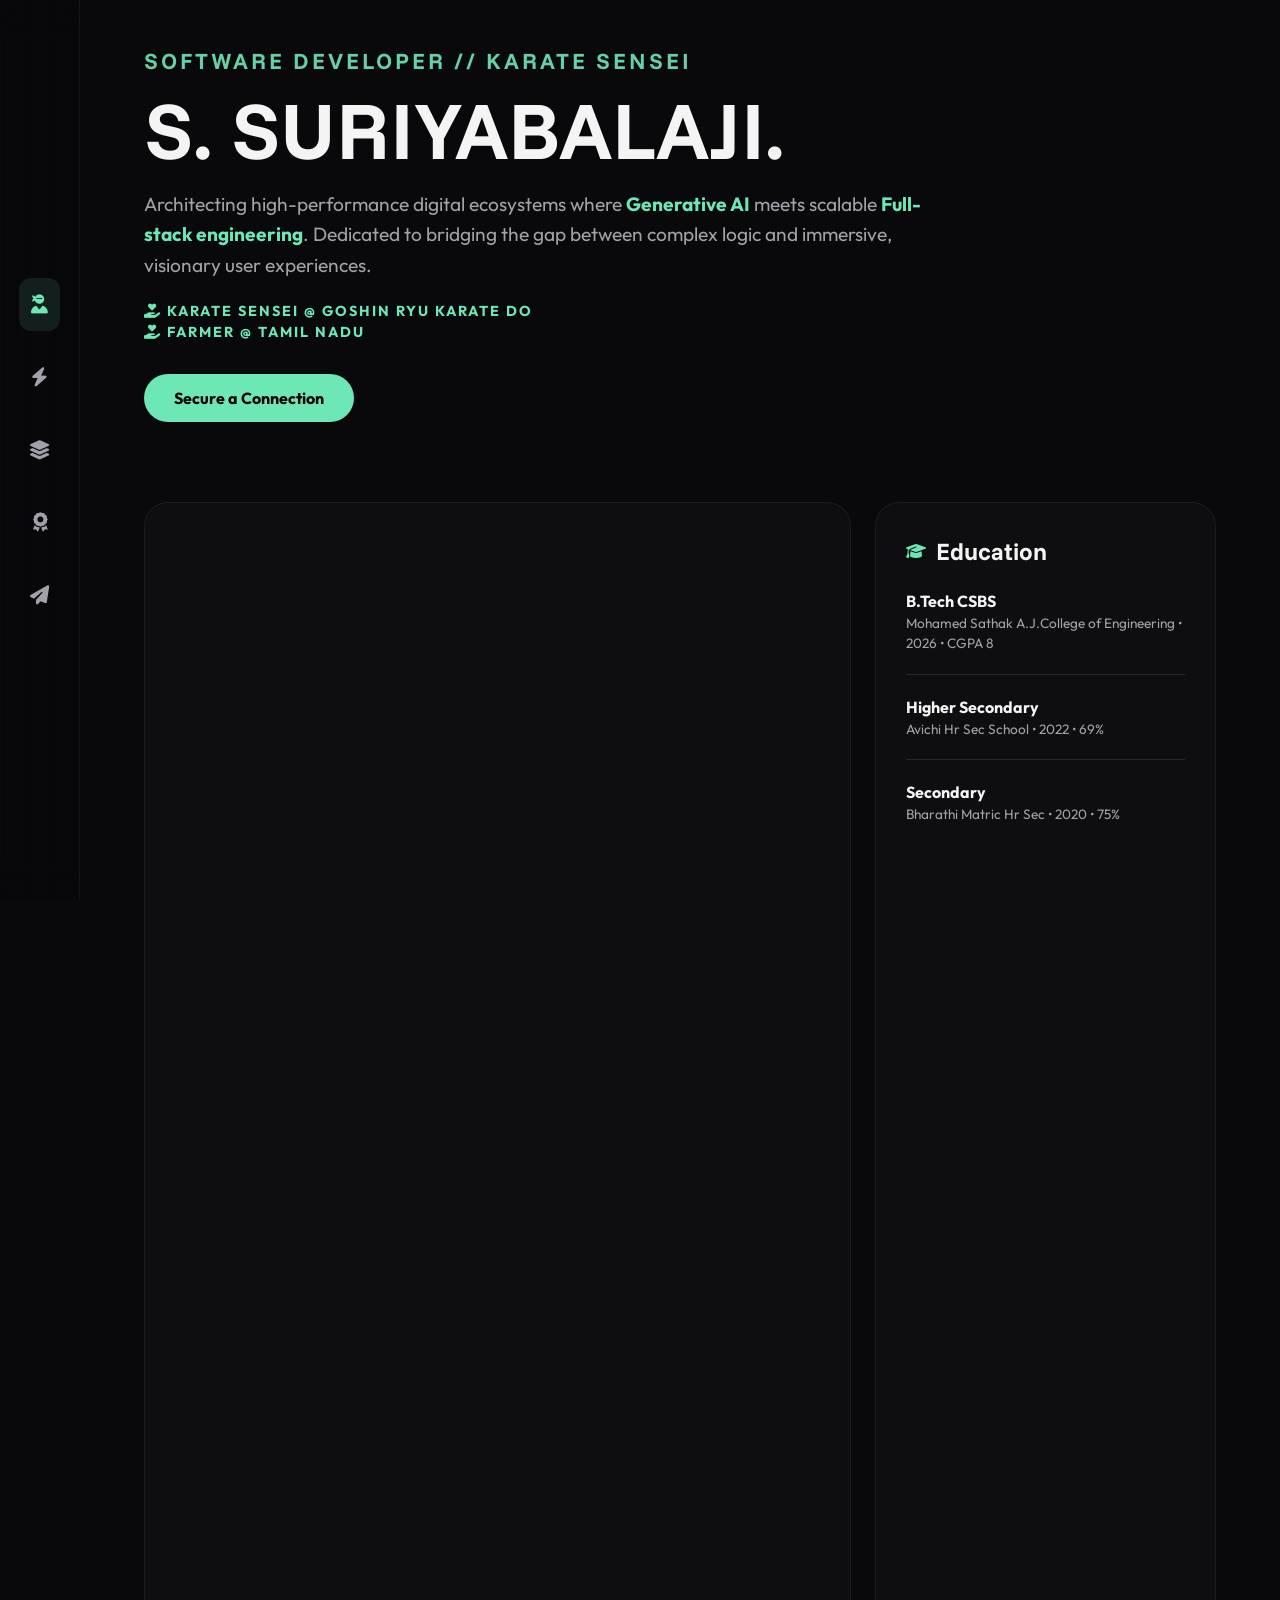
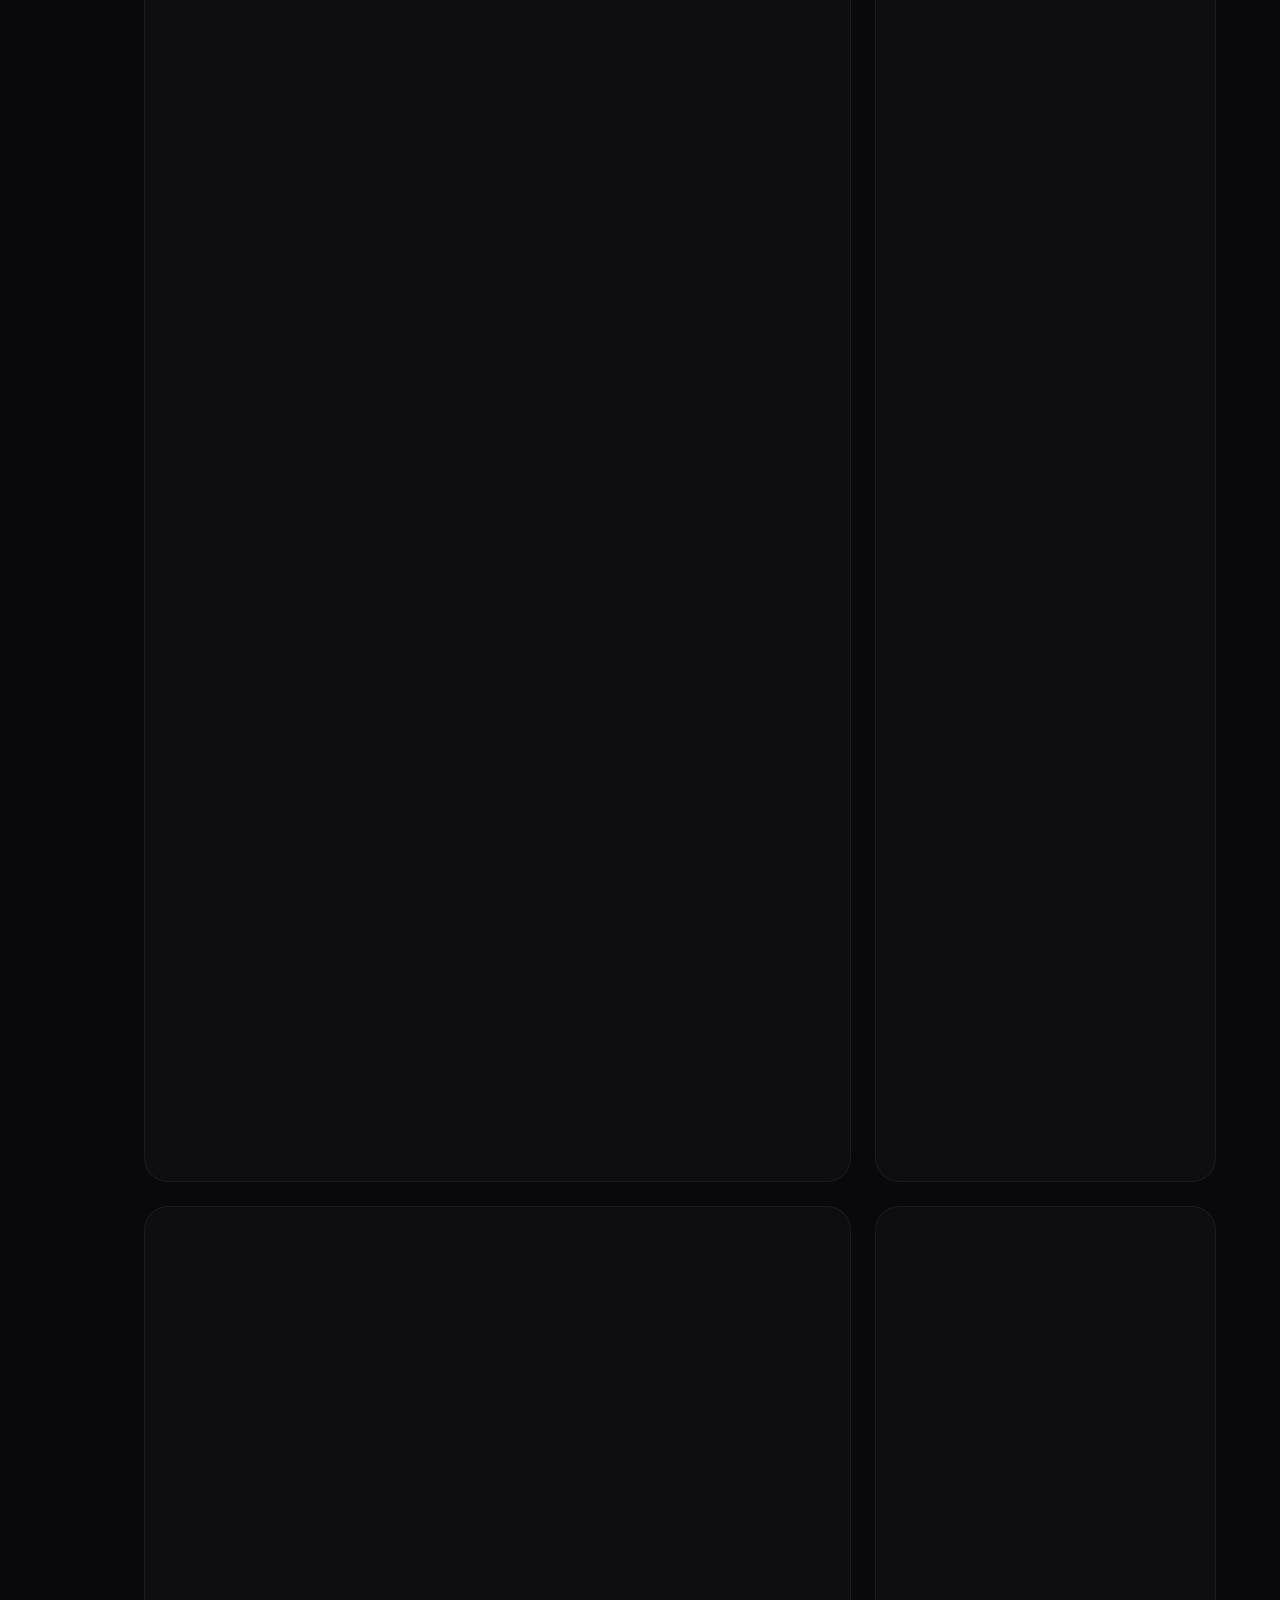
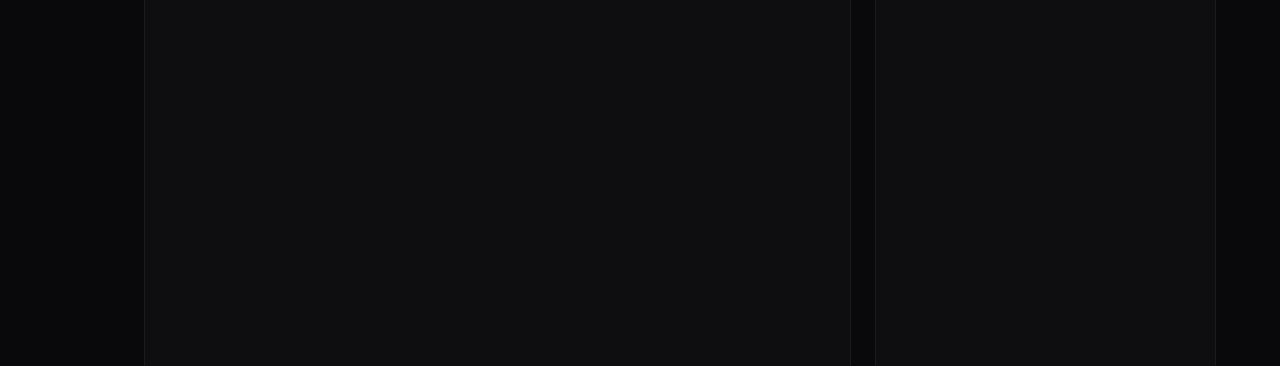
==== commit 2fe64f7c: "certi update" ====
--- a/index.html
+++ b/index.html
@@ -490,6 +490,16 @@
                 <div class="cert-view-label">View </div>
               </div>
             </div>
+            <div class="cert-item" onclick="openModal('images/cert17.PNG', 'AI For All')">
+              <img src="images/cert17.PNG" alt="C17" loading="lazy" decoding="async">
+              <div class="cert-overlay">
+                <div class="cert-info">
+                  <h4>AI For All</h4>
+                  <p>At Skill India by Microsoft</p>
+                </div>
+                <div class="cert-view-label">View </div>
+              </div>
+            </div>
           </div>
         </div>
 
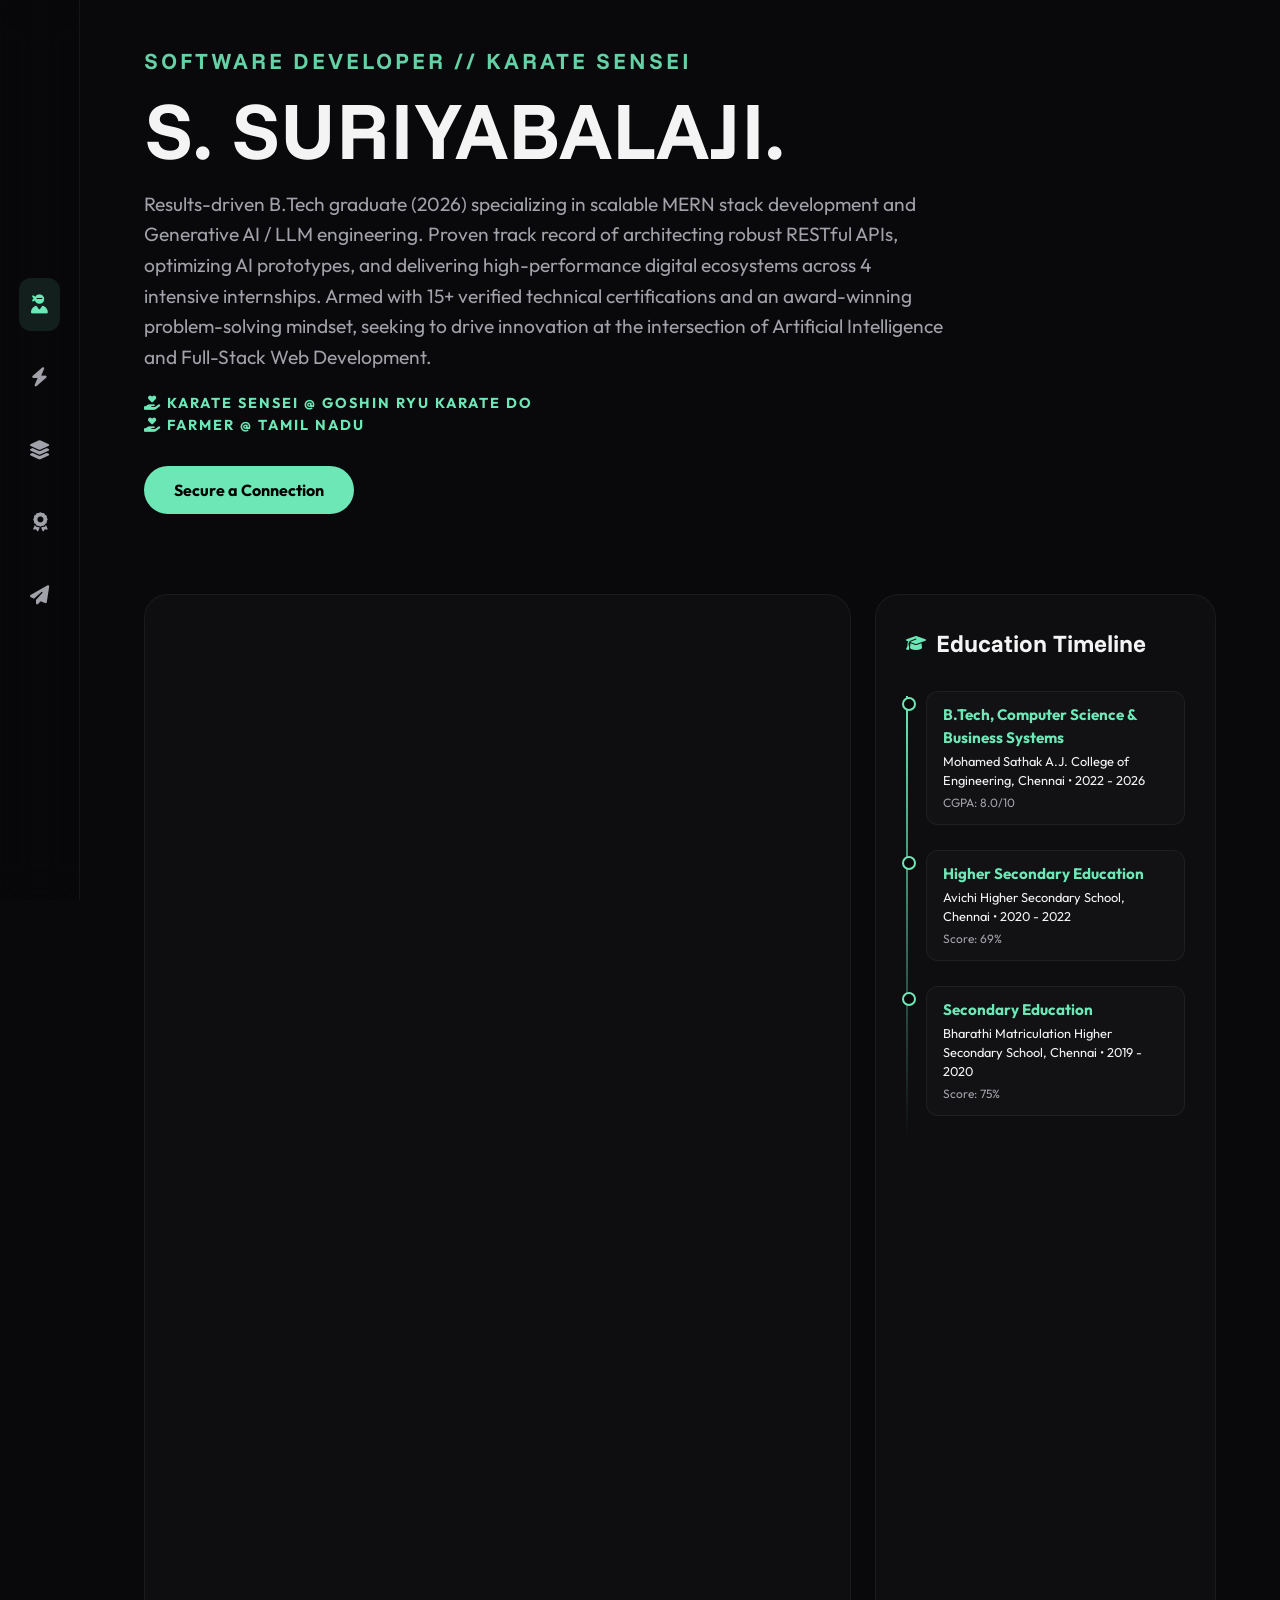
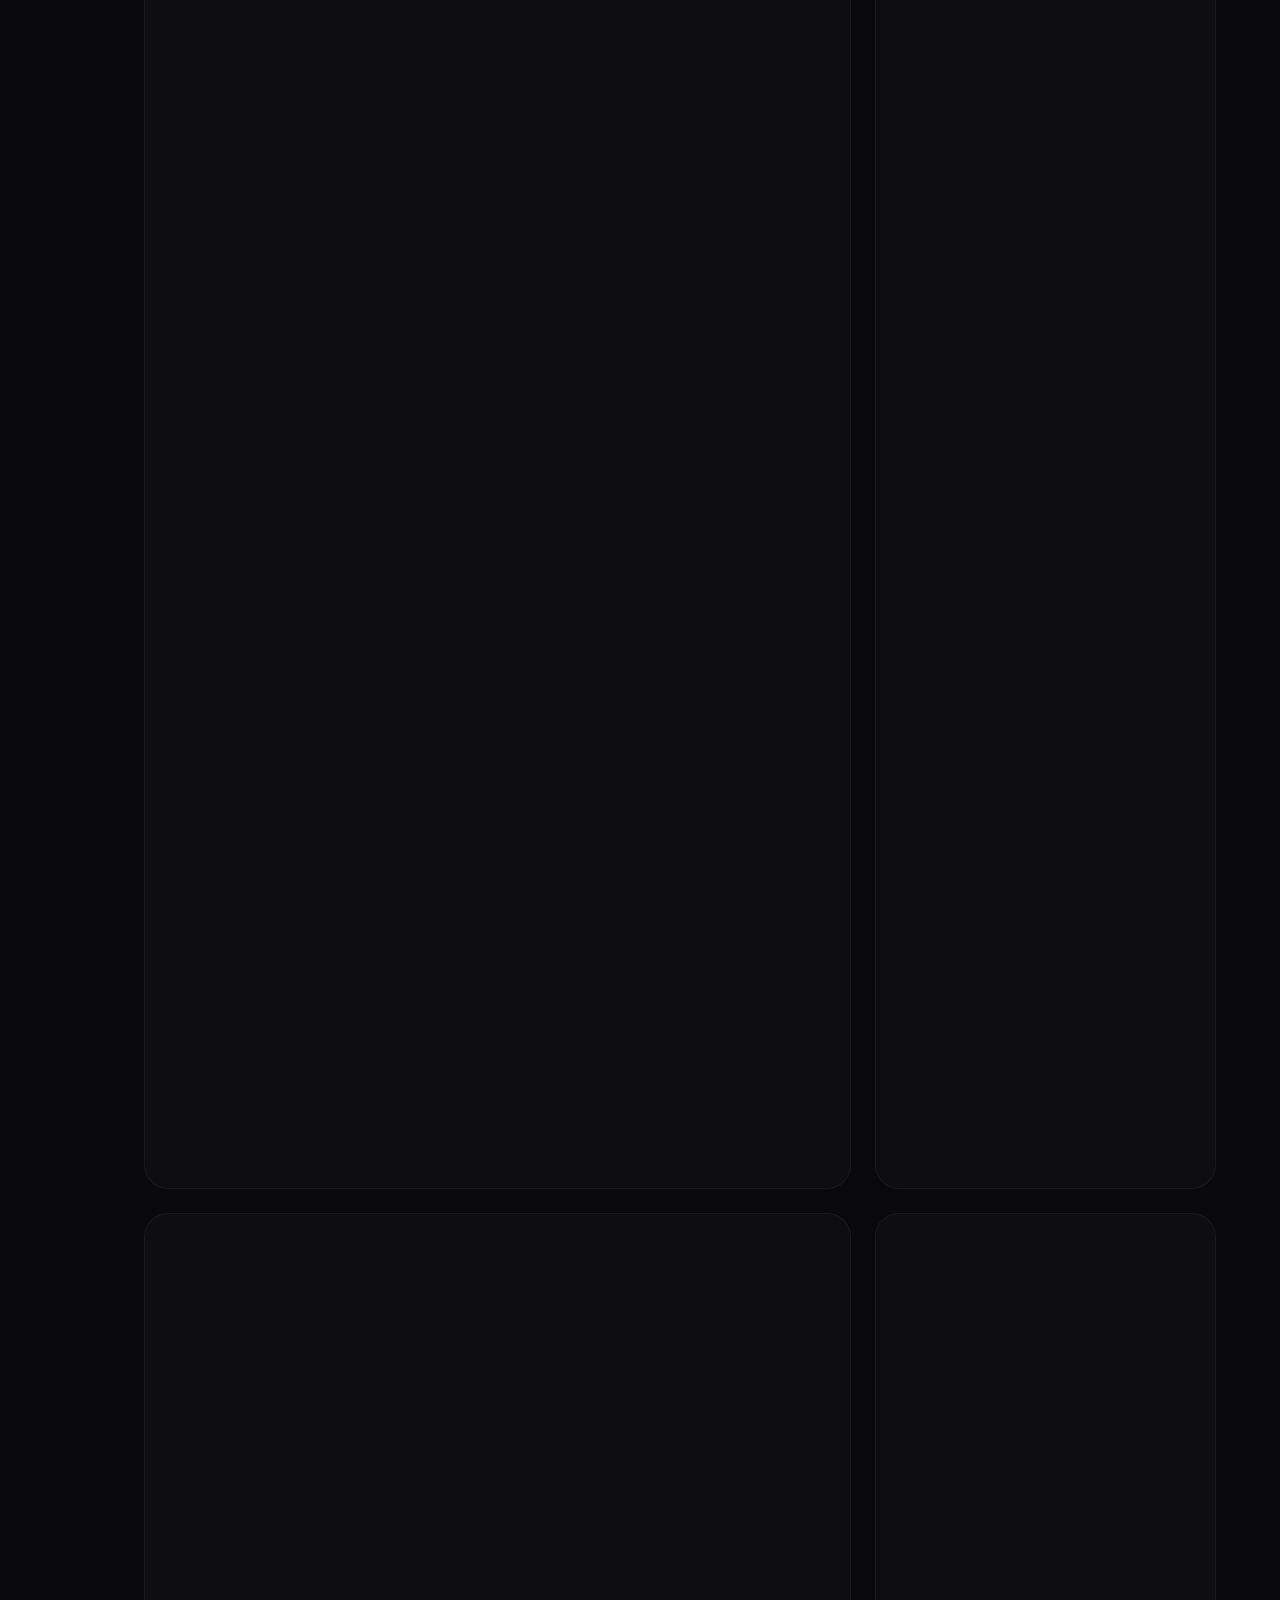
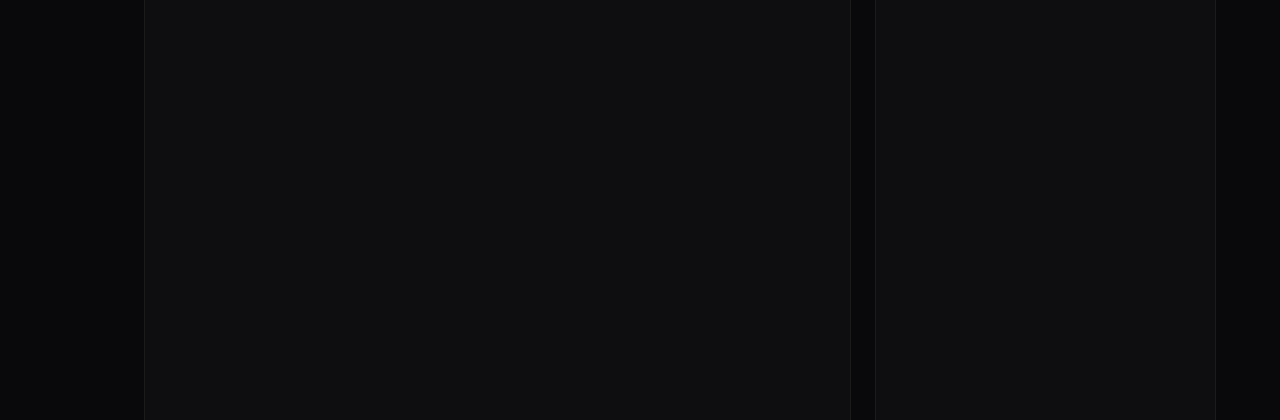
==== commit 9f7d3690: "Update portfolio sections, experience, and grid layouts" ====
--- a/index.html
+++ b/index.html
@@ -142,7 +142,7 @@
       <section id="about" class="hero">
         <span class="hero-subtitle">SOFTWARE DEVELOPER // KARATE SENSEI</span>
         <h1>S. SURIYABALAJI.</h1>
-        <p class="hero-desc">Architecting high-performance digital ecosystems where <strong style="color: var(--accent);">Generative AI</strong> meets scalable <strong style="color: var(--accent);">Full-stack engineering</strong>. Dedicated to bridging the gap between complex logic and immersive, visionary user experiences.</p>
+        <p class="hero-desc">Results-driven B.Tech graduate (2026) specializing in scalable MERN stack development and Generative AI / LLM engineering. Proven track record of architecting robust RESTful APIs, optimizing AI prototypes, and delivering high-performance digital ecosystems across 4 intensive internships. Armed with 15+ verified technical certifications and an award-winning problem-solving mindset, seeking to drive innovation at the intersection of Artificial Intelligence and Full-Stack Web Development.</p>
         <div class="hero-roles">
         <i class="fas fa-hand-holding-heart"></i> KARATE SENSEI @ GOSHIN RYU KARATE DO <br>         
         <i class="fas fa-hand-holding-heart"></i> FARMER @ TAMIL NADU
@@ -162,24 +162,24 @@
               <div class="chips"><span>Java</span><span>Python</span><span>JavaScript</span></div>
             </div>
             <div>
-              <h3 class="skills-category">Web Technologies</h3>
-              <div class="chips"><span>React.js</span><span>Node.js</span><span>Express.js</span><span>MongoDB</span><span>HTML5</span><span>CSS3</span><span>RESTful APIs</span><span>MERN Stack</span></div>
-            </div>
-            <div>
-              <h3 class="skills-category">Mobile Development</h3>
-              <div class="chips"><span>Flutter</span><span>Android Studio</span></div>
-            </div>
-            <div>
-              <h3 class="skills-category">AI / Machine Learning</h3>
-              <div class="chips"><span>Generative AI</span><span>Large Language Models (LLM)</span><span>Prompt Engineering</span><span>YOLOv8</span><span>DeepFace</span></div>
+              <h3 class="skills-category">MERN / Web</h3>
+              <div class="chips"><span>React.js</span><span>Node.js</span><span>Express.js</span><span>MongoDB</span><span>RESTful API Design</span><span>HTML5</span><span>CSS3</span><span>JavaScript (ES6+)</span></div>
+            </div>
+            <div>
+              <h3 class="skills-category">Generative AI</h3>
+              <div class="chips"><span>Large Language Models (LLM)</span><span>Prompt Engineering</span><span>YOLOv8</span><span>DeepFace</span></div>
+            </div>
+            <div>
+              <h3 class="skills-category">Databases</h3>
+              <div class="chips"><span>MongoDB</span><span>MySQL</span><span>SQLite</span></div>
             </div>
             <div>
               <h3 class="skills-category">Data & Libraries</h3>
               <div class="chips"><span>Pandas</span><span>NumPy</span><span>Matplotlib</span></div>
             </div>
             <div>
-              <h3 class="skills-category">Database</h3>
-              <div class="chips"><span>MySQL</span><span>MongoDB</span><span>SQLite</span></div>
+              <h3 class="skills-category">Mobile</h3>
+              <div class="chips"><span>Flutter</span><span>Android Studio</span></div>
             </div>
             <div>
               <h3 class="skills-category">Cloud & DevOps</h3>
@@ -191,31 +191,37 @@
             </div>
             <div>
               <h3 class="skills-category">Core Competencies</h3>
-              <div class="chips"><span>Full Stack Development</span><span>API Integration</span><span>Team Leadership</span><span>Problem Solving</span><span>Agile Collaboration</span></div>
+              <div class="chips"><span>Full-Stack Development</span><span>API Integration</span><span>Team Leadership</span><span>Problem Solving</span><span>Agile Collaboration</span></div>
             </div>
           </div>
         </div>
 
         <!-- EDUCATION CARD -->
         <div class="card" id="education">
-          <h2><i class="fas fa-graduation-cap"></i> Education</h2>
-          <ul class="edu-list">
-            <li>
-              <strong>B.Tech CSBS</strong>
-              <div class="edu-meta">Mohamed Sathak A.J.College of Engineering • 2026 •
-                CGPA 8</div>
-            </li>
-            <hr class="edu-divider">
-            <li>
-              <strong>Higher Secondary</strong>
-              <div class="edu-meta">Avichi Hr Sec School • 2022 • 69%</div>
-            </li>
-            <hr class="edu-divider">
-            <li>
-              <strong>Secondary</strong>
-              <div class="edu-meta">Bharathi Matric Hr Sec • 2020 • 75%</div>
-            </li>
-          </ul>
+          <h2><i class="fas fa-graduation-cap"></i> Education Timeline</h2>
+          <div class="timeline">
+            <div class="timeline-item">
+              <div class="timeline-content">
+                <span class="tm-title">B.Tech, Computer Science & Business Systems</span>
+                <span class="tm-org">Mohamed Sathak A.J. College of Engineering, Chennai • 2022 - 2026</span>
+                <div class="tm-desc">CGPA: 8.0/10</div>
+              </div>
+            </div>
+            <div class="timeline-item">
+              <div class="timeline-content">
+                <span class="tm-title">Higher Secondary Education</span>
+                <span class="tm-org">Avichi Higher Secondary School, Chennai • 2020 - 2022</span>
+                <div class="tm-desc">Score: 69%</div>
+              </div>
+            </div>
+            <div class="timeline-item">
+              <div class="timeline-content">
+                <span class="tm-title">Secondary Education</span>
+                <span class="tm-org">Bharathi Matriculation Higher Secondary School, Chennai • 2019 - 2020</span>
+                <div class="tm-desc">Score: 75%</div>
+              </div>
+            </div>
+          </div>
         </div>
 
         <!-- PROJECTS CARD -->
@@ -223,11 +229,11 @@
           <h2><i class="fas fa-rocket"></i> Featured Projects</h2>
           <div class="proj-grid">
             <div class="proj-item" onclick="openProject({
-              title: 'FinAIMT App',
-              period: 'Jan 2026 - Present',
-              desc: 'I developed this comprehensive cross-platform financial ecosystem using Flutter and Node.js. It features precision-engineered UPI payment workflows, real-time transaction tracking, and high-security authentication to streamline digital investments. (Includes both Web & Mobile versions)',
+              title: 'FinAIMT — AI-Driven FinTech Ecosystem',
+              period: 'Ongoing',
+              desc: 'Built an AI-driven financial co-pilot mobile app using Flutter, Clean Architecture, and Riverpod state management. Developed custom FL Chart data visualizations covering Indian financial assets. Implemented Section 80C tax calculation modules to support real-world personal income tax scenarios.',
               images: ['images/p1.png', 'images/p2.png', 'images/p3.png', 'images/p4.png', 'images/p5.png', 'images/p6.png', 'images/p7.png', 'images/p8.png', 'images/p9.png', 'images/p10.png', 'images/p11.png'],
-              tech: ['Flutter', 'Node.js', 'Clean Architecture', 'UPI SDK'],
+              tech: ['Flutter', 'Riverpod', 'Clean Architecture', 'FL Chart'],
               live: 'images/light.mp4',
               liveLabel: 'Light Theme Demo',
               liveDark: 'images/dark.mp4',
@@ -236,37 +242,37 @@
             })">
               <img src="images/p1.png" alt="P1" loading="lazy" decoding="async">
               <div class="proj-overlay">
-                <div>FinAIMT App</div>
+                <div>FinAIMT Ecosystem</div>
               </div>
             </div>
             <div class="proj-item" onclick="openProject({
-              title: 'Dojo System',
-              period: 'Mar 2026 - Present',
-              desc: 'I architected this full-scale management platform for Goshin Ryu Karate Do. Leveraging the MERN stack, I implemented student progression systems, automated event registration, and instructor dashboards to modernize traditional dojo management.',
+              title: 'Goshin-Ryu Karate-Do Platform',
+              period: 'Ongoing',
+              desc: 'Engaged as a freelance developer to lead frontend and backend integration for a digital ecosystem managing martial arts operations, built with React.js and Node.js. Delivered responsive UI features and a scalable application architecture tailored to the client\'s growing member base and evolving requirements.',
               images: ['images/k1.png','images/k2.png','images/k3.png','images/k4.png', 'images/k5.png', 'images/k6.png', 'images/k7.png', 'images/k8.png', 'images/k9.png', 'images/k10.png', 'images/k11.png', 'images/k12.png'],
-              tech: ['React', 'Express', 'MongoDB', 'Node.js'],
+              tech: ['React.js', 'Node.js', 'Frontend Integration', 'Backend Integration'],
               live: '#',
-              liveLabel: 'Visit Dojo',
+              liveLabel: 'Visit Platform',
               github: 'https://github.com/suriyabalaji-007/Goshin-Ryu-KarateDo'
             })">
               <img src="images/k1.png" alt="P3" loading="lazy" decoding="async">
               <div class="proj-overlay">
-                <div>Dojo System</div>
+                <div>Karate-Do Platform</div>
               </div>
             </div>
             <div class="proj-item" onclick="openProject({
-              title: 'Weapon Detection & Threat Analysis',
-              period: 'Jan 2026 - Apr 2026',
-              desc: 'I engineered this high-precision security application to detect weapons and analyze threats in real-time. My focus was on optimizing computer vision models for rapid response in high-stakes public safety environments.',
+              title: 'SecuritySentinel — AI-Powered Threat Detection',
+              period: 'Apr 2026',
+              desc: 'Built a real-time threat detection system using YOLOv8 object detection and DeepFace biometrics. Designed a Multi-Factor Threat Matrix for dynamic threat scoring, backed by a Flask-based monitoring service. Developed automated forensic alert notifications via encrypted SMTP and a Glassmorphism-based monitoring UI.',
               images: ['images/w1.png', 'images/w2.png', 'images/w3.png', 'images/w4.png'],
-              tech: ['Python', 'Computer Vision', 'Deep Learning'],
+              tech: ['Python', 'YOLOv8', 'DeepFace', 'Flask', 'SMTP'],
               live: 'https://weapondetectionandbehaviouranalysis.netlify.app/',
               liveLabel: 'Weapon Detection',
               github: 'https://github.com/suriyabalaji-007/Weapon_Detection'
             })">
               <img src="images/w1.png" alt="P4" loading="lazy" decoding="async">
               <div class="proj-overlay">
-                <div>Weapon Detection & Threat Analysis</div>
+                <div>SecuritySentinel System</div>
               </div>
             </div>
             <div class="proj-item" onclick="openProject({
@@ -296,30 +302,55 @@
           <div class="timeline">
             <div class="timeline-item">
               <div class="timeline-content">
-                <span class="tm-title">MERN FullStack Intern</span>
-                <span class="tm-org">EduSkills Foundation • 2026</span>
-                <p class="tm-desc">Architecting scalable web solutions and mastering full-stack deployment workflows.</p>
+                <span class="tm-title">MERN Full Stack Development Intern</span>
+                <span class="tm-org">EduSkills Foundation, India • Dec 2025 - Mar 2026</span>
+                <div class="tm-desc">
+                  <ul style="padding-left: 15px; margin-top: 5px;">
+                    <li>Engineered end-to-end full-stack applications using the MERN stack.</li>
+                    <li>Architected robust RESTful APIs for seamless client-server communication.</li>
+                    <li>Optimized MongoDB queries and CRUD operations for enhanced performance.</li>
+                    <li>Built responsive, reusable React.js UI components for cross-device usability.</li>
+                    <li>Streamlined collaborative development via Agile workflows and Git/GitHub.</li>
+                  </ul>
+                </div>
               </div>
             </div>
             <div class="timeline-item">
               <div class="timeline-content">
-                <span class="tm-title">Gen-AI Developer Intern</span>
-                <span class="tm-org">IAHV (India) • 2025</span>
-                <p class="tm-desc">Engineering intelligent AI agents and optimizing LLM performance for social impact.</p>
+                <span class="tm-title">Generative AI Training and Internship</span>
+                <span class="tm-org">IAHV, India • Sep 2025 - Dec 2025</span>
+                <div class="tm-desc">
+                  <ul style="padding-left: 15px; margin-top: 5px;">
+                    <li>Prototyped AI applications using LLM workflows and advanced prompt engineering.</li>
+                    <li>Optimized prompts to maximize model accuracy, consistency, and reliability.</li>
+                    <li>Evaluated AI outputs against strict benchmarks to drive performance gains.</li>
+                  </ul>
+                </div>
               </div>
             </div>
             <div class="timeline-item">
               <div class="timeline-content">
-                <span class="tm-title">Software Developer Intern</span>
-                <span class="tm-org">Semantic Soft • 2025</span>
-                <p class="tm-desc">High-fidelity feature development and cross-platform system optimization.</p>
+                <span class="tm-title">Backend Web Development Intern</span>
+                <span class="tm-org">Semantic Soft Solutions, Chennai • Jul 2025 - Aug 2025</span>
+                <div class="tm-desc">
+                  <ul style="padding-left: 15px; margin-top: 5px;">
+                    <li>Developed robust backend architectures to complement frontend ecosystems.</li>
+                  </ul>
+                </div>
               </div>
             </div>
             <div class="timeline-item">
               <div class="timeline-content">
-                <span class="tm-title">Karate Instructor (Sensei)</span>
-                <span class="tm-org">Goshin Ryu Karate Do • 2023–Present</span>
-                <p class="tm-desc">Mentoring martial artists with precision, discipline, and a focus on mastery.</p>
+                <span class="tm-title">Web Development Intern</span>
+                <span class="tm-org">Semantic Soft Solutions, Chennai • Jan 2025 - Feb 2025</span>
+                <div class="tm-desc">
+                  <ul style="padding-left: 15px; margin-top: 5px;">
+                    <li>Designed responsive web components and intuitive client dashboard UIs.</li>
+                    <li>Built Python and Tkinter-based desktop applications.</li>
+                    <li>Collaborated in Agile sprints, ensuring seamless iterative feature delivery.</li>
+                    <li>Debugged and optimized frontend interfaces for cross-device compatibility.</li>
+                  </ul>
+                </div>
               </div>
             </div>
           </div>
@@ -496,6 +527,17 @@
                 <div class="cert-info">
                   <h4>AI For All</h4>
                   <p>At Skill India by Microsoft</p>
+                </div>
+                <div class="cert-view-label">View </div>
+              </div>
+            </div>
+            <div class="cert-item"
+              onclick="openModal('images/cert18.png', 'Getting Started with NodeJS — Simplilearn SkillUP')">
+              <img src="images/cert18.png" alt="C18" loading="lazy" decoding="async">
+              <div class="cert-overlay">
+                <div class="cert-info">
+                  <h4>NodeJS Certification</h4>
+                  <p>Simplilearn SkillUP</p>
                 </div>
                 <div class="cert-view-label">View </div>
               </div>
--- a/style.css
+++ b/style.css
@@ -189,11 +189,14 @@
 .row-2 { grid-row: span 2; }
 
 /* Projects Grid */
-.proj-grid { display: flex; flex-wrap: wrap; gap: 16px; }
+.proj-grid {
+  display: grid;
+  grid-template-columns: repeat(auto-fit, minmax(280px, 1fr));
+  gap: 16px;
+}
 
 .proj-item {
-  flex: 1 1 280px;
-  height: 200px;
+  height: 250px;
   border-radius: 20px;
   overflow: hidden;
   background: #000;
@@ -458,6 +461,19 @@
 /* Timeline */
 .timeline { position: relative; padding-left: 20px; margin-top: 10px; }
 
+#experience .timeline {
+  max-height: 530px;
+  overflow-y: auto;
+  padding-right: 15px;
+}
+#experience .timeline::-webkit-scrollbar {
+  width: 4px;
+}
+#experience .timeline::-webkit-scrollbar-thumb {
+  background: var(--accent);
+  border-radius: 10px;
+}
+
 .timeline::before {
   content: '';
   position: absolute;
